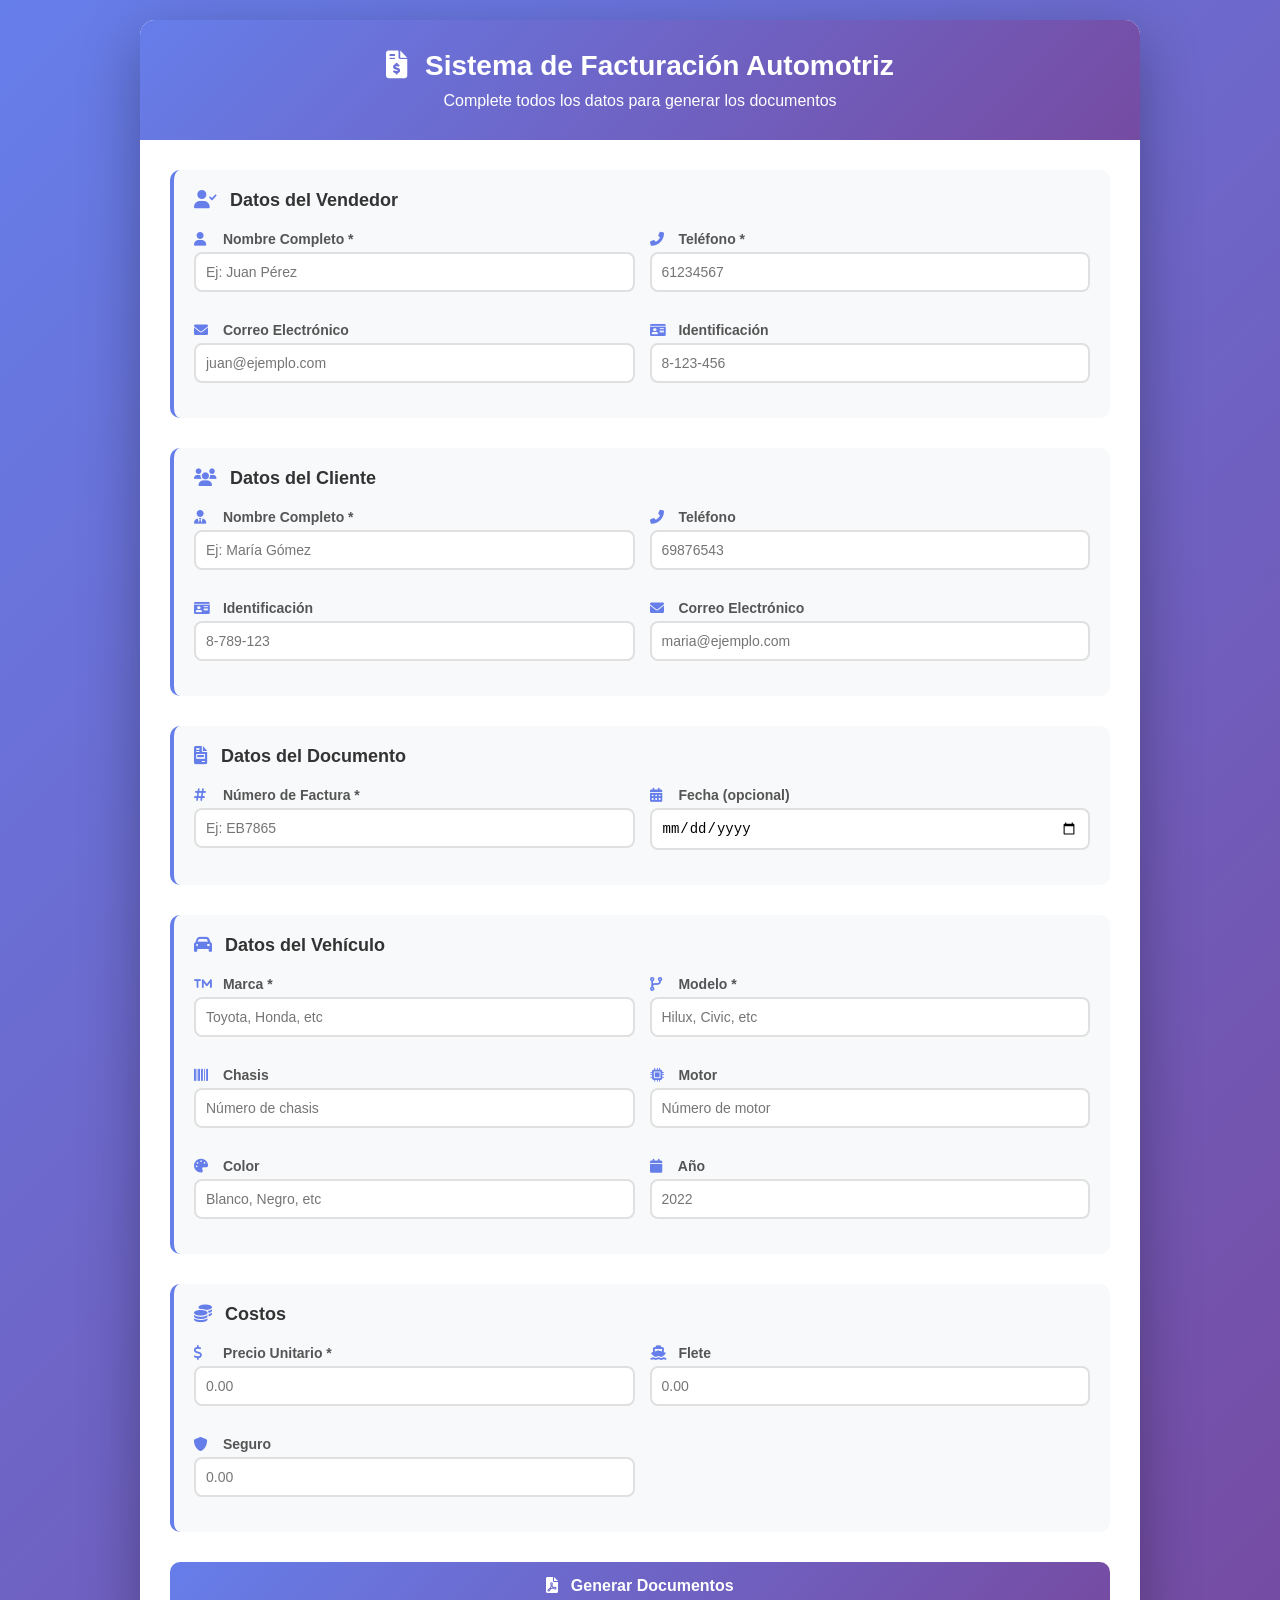
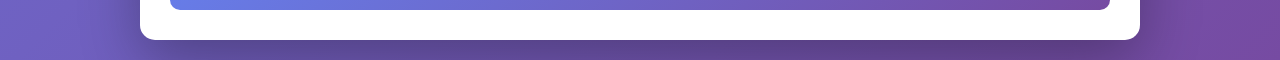
==== index.html @ 646b5d90 "version 2 ajuste en la ubicacion de los archivos" ====
<!DOCTYPE html>
<html lang="es">
<head>
  <meta charset="UTF-8" />
  <meta name="viewport" content="width=device-width, initial-scale=1.0" />
  <title>Sistema de Facturación | Vehículos</title>
  <!-- Font Awesome 6 -->
  <link rel="stylesheet" href="https://cdnjs.cloudflare.com/ajax/libs/font-awesome/6.0.0-beta3/css/all.min.css" />
  <!-- Estilos externos -->
  <link rel="stylesheet" href="styles.css" />
</head>
<body>

<div class="container">
  <div class="header">
    <h1><i class="fas fa-file-invoice-dollar"></i> Sistema de Facturación Automotriz</h1>
    <p>Complete todos los datos para generar los documentos</p>
  </div>

  <div class="form-content">
    <!-- VENDEDOR -->
    <div class="section">
      <h3><i class="fas fa-user-check"></i> Datos del Vendedor</h3>
      <div class="row">
        <div class="form-group">
          <label><i class="fas fa-user"></i> Nombre Completo *</label>
          <input type="text" id="v_nombre" placeholder="Ej: Juan Pérez" />
        </div>
        <div class="form-group">
          <label><i class="fas fa-phone-alt"></i> Teléfono *</label>
          <input type="tel" id="v_telefono" placeholder="61234567" />
        </div>
        <div class="form-group">
          <label><i class="fas fa-envelope"></i> Correo Electrónico</label>
          <input type="email" id="v_correo" placeholder="juan@ejemplo.com" />
        </div>
        <div class="form-group">
          <label><i class="fas fa-id-card"></i> Identificación</label>
          <input type="text" id="v_id" placeholder="8-123-456" />
        </div>
      </div>
    </div>

    <!-- CLIENTE -->
    <div class="section">
      <h3><i class="fas fa-users"></i> Datos del Cliente</h3>
      <div class="row">
        <div class="form-group">
          <label><i class="fas fa-user-tie"></i> Nombre Completo *</label>
          <input type="text" id="c_nombre" placeholder="Ej: María Gómez" />
        </div>
        <div class="form-group">
          <label><i class="fas fa-phone-alt"></i> Teléfono</label>
          <input type="tel" id="c_telefono" placeholder="69876543" />
        </div>
        <div class="form-group">
          <label><i class="fas fa-id-card"></i> Identificación</label>
          <input type="text" id="c_id" placeholder="8-789-123" />
        </div>
        <div class="form-group">
          <label><i class="fas fa-envelope"></i> Correo Electrónico</label>
          <input type="email" id="c_correo" placeholder="maria@ejemplo.com" />
        </div>
      </div>
    </div>

    <!-- DOCUMENTO -->
    <div class="section">
      <h3><i class="fas fa-file-invoice"></i> Datos del Documento</h3>
      <div class="row">
        <div class="form-group">
          <label><i class="fas fa-hashtag"></i> Número de Factura *</label>
          <input type="text" id="numero_factura" placeholder="Ej: EB7865" />
        </div>
        <div class="form-group">
          <label><i class="fas fa-calendar-alt"></i> Fecha (opcional)</label>
          <input type="date" id="fecha" />
        </div>
      </div>
    </div>

    <!-- VEHÍCULO -->
    <div class="section">
      <h3><i class="fas fa-car"></i> Datos del Vehículo</h3>
      <div class="row">
        <div class="form-group">
          <label><i class="fas fa-trademark"></i> Marca *</label>
          <input type="text" id="marca" placeholder="Toyota, Honda, etc" />
        </div>
        <div class="form-group">
          <label><i class="fas fa-code-branch"></i> Modelo *</label>
          <input type="text" id="modelo" placeholder="Hilux, Civic, etc" />
        </div>
        <div class="form-group">
          <label><i class="fas fa-barcode"></i> Chasis</label>
          <input type="text" id="chasis" placeholder="Número de chasis" />
        </div>
        <div class="form-group">
          <label><i class="fas fa-microchip"></i> Motor</label>
          <input type="text" id="motor" placeholder="Número de motor" />
        </div>
        <div class="form-group">
          <label><i class="fas fa-palette"></i> Color</label>
          <input type="text" id="color" placeholder="Blanco, Negro, etc" />
        </div>
        <div class="form-group">
          <label><i class="fas fa-calendar"></i> Año</label>
          <input type="text" id="anio" placeholder="2022" />
        </div>
      </div>
    </div>

    <!-- COSTOS -->
    <div class="section">
      <h3><i class="fas fa-coins"></i> Costos</h3>
      <div class="row">
        <div class="form-group">
          <label><i class="fas fa-dollar-sign"></i> Precio Unitario *</label>
          <input type="number" id="precio" placeholder="0.00" step="0.01" />
        </div>
        <div class="form-group">
          <label><i class="fas fa-ship"></i> Flete</label>
          <input type="number" id="flete" placeholder="0.00" step="0.01" />
        </div>
        <div class="form-group">
          <label><i class="fas fa-shield-alt"></i> Seguro</label>
          <input type="number" id="seguro" placeholder="0.00" step="0.01" />
        </div>
      </div>
    </div>

    <button id="btnGenerar"><i class="fas fa-file-pdf"></i> Generar Documentos</button>

    <div id="resultados" class="resultados"></div>
    <div id="error" class="error"></div>
  </div>
</div>

<!-- Script externo -->
<script src="script.js"></script>
</body>
</html>
---- styles.css ----
* {
  margin: 0;
  padding: 0;
  box-sizing: border-box;
}

body {
  font-family: 'Segoe UI', Tahoma, Geneva, Verdana, sans-serif;
  background: linear-gradient(135deg, #667eea 0%, #764ba2 100%);
  min-height: 100vh;
  padding: 20px;
}

.container {
  max-width: 1000px;
  margin: 0 auto;
  background: white;
  border-radius: 15px;
  box-shadow: 0 20px 60px rgba(0, 0, 0, 0.3);
  overflow: hidden;
}

.header {
  background: linear-gradient(135deg, #667eea 0%, #764ba2 100%);
  color: white;
  padding: 30px;
  text-align: center;
}

.header h1 {
  font-size: 28px;
  margin-bottom: 10px;
}

.header h1 i {
  margin-right: 10px;
}

.form-content {
  padding: 30px;
}

.section {
  margin-bottom: 30px;
  padding: 20px;
  background: #f8f9fa;
  border-radius: 10px;
  border-left: 4px solid #667eea;
}

.section h3 {
  color: #333;
  margin-bottom: 20px;
  font-size: 18px;
}

.section h3 i {
  color: #667eea;
  margin-right: 8px;
}

.row {
  display: grid;
  grid-template-columns: 1fr 1fr;
  gap: 15px;
}

.form-group {
  margin-bottom: 15px;
}

label {
  display: block;
  margin-bottom: 5px;
  color: #555;
  font-weight: 600;
  font-size: 14px;
}

label i {
  width: 20px;
  color: #667eea;
  margin-right: 5px;
}

input {
  width: 100%;
  padding: 10px;
  border: 2px solid #e0e0e0;
  border-radius: 8px;
  font-size: 14px;
  transition: all 0.3s;
}

input:focus {
  outline: none;
  border-color: #667eea;
  box-shadow: 0 0 5px rgba(102, 126, 234, 0.3);
}

button {
  width: 100%;
  padding: 15px;
  background: linear-gradient(135deg, #667eea 0%, #764ba2 100%);
  color: white;
  border: none;
  border-radius: 10px;
  font-size: 16px;
  font-weight: bold;
  cursor: pointer;
  transition: transform 0.2s, box-shadow 0.2s;
}

button i {
  margin-right: 8px;
}

button:hover:not(:disabled) {
  transform: translateY(-2px);
  box-shadow: 0 5px 20px rgba(102, 126, 234, 0.4);
}

button:disabled {
  opacity: 0.6;
  cursor: not-allowed;
}

.spinner {
  display: inline-block;
  width: 18px;
  height: 18px;
  border: 2px solid rgba(255, 255, 255, 0.3);
  border-radius: 50%;
  border-top-color: white;
  animation: spin 0.6s linear infinite;
  margin-right: 8px;
}

@keyframes spin {
  to {
    transform: rotate(360deg);
  }
}

.resultados {
  margin-top: 25px;
  padding: 20px;
  background: #e8f5e9;
  border-radius: 10px;
  display: none;
}

.resultados.show {
  display: block;
}

.resultados a {
  display: inline-block;
  margin: 8px 10px 8px 0;
  padding: 8px 15px;
  background: #2e7d32;
  color: white;
  text-decoration: none;
  border-radius: 5px;
  font-size: 14px;
  transition: background 0.2s;
}

.resultados a i {
  margin-right: 5px;
}

.resultados a:hover {
  background: #1b5e20;
}

.error {
  margin-top: 20px;
  padding: 15px;
  background: #ffebee;
  color: #c62828;
  border-radius: 10px;
  display: none;
}

.error.show {
  display: block;
}

.error i {
  margin-right: 8px;
}

@media (max-width: 768px) {
  .row {
    grid-template-columns: 1fr;
  }
  .form-content {
    padding: 20px;
  }
}
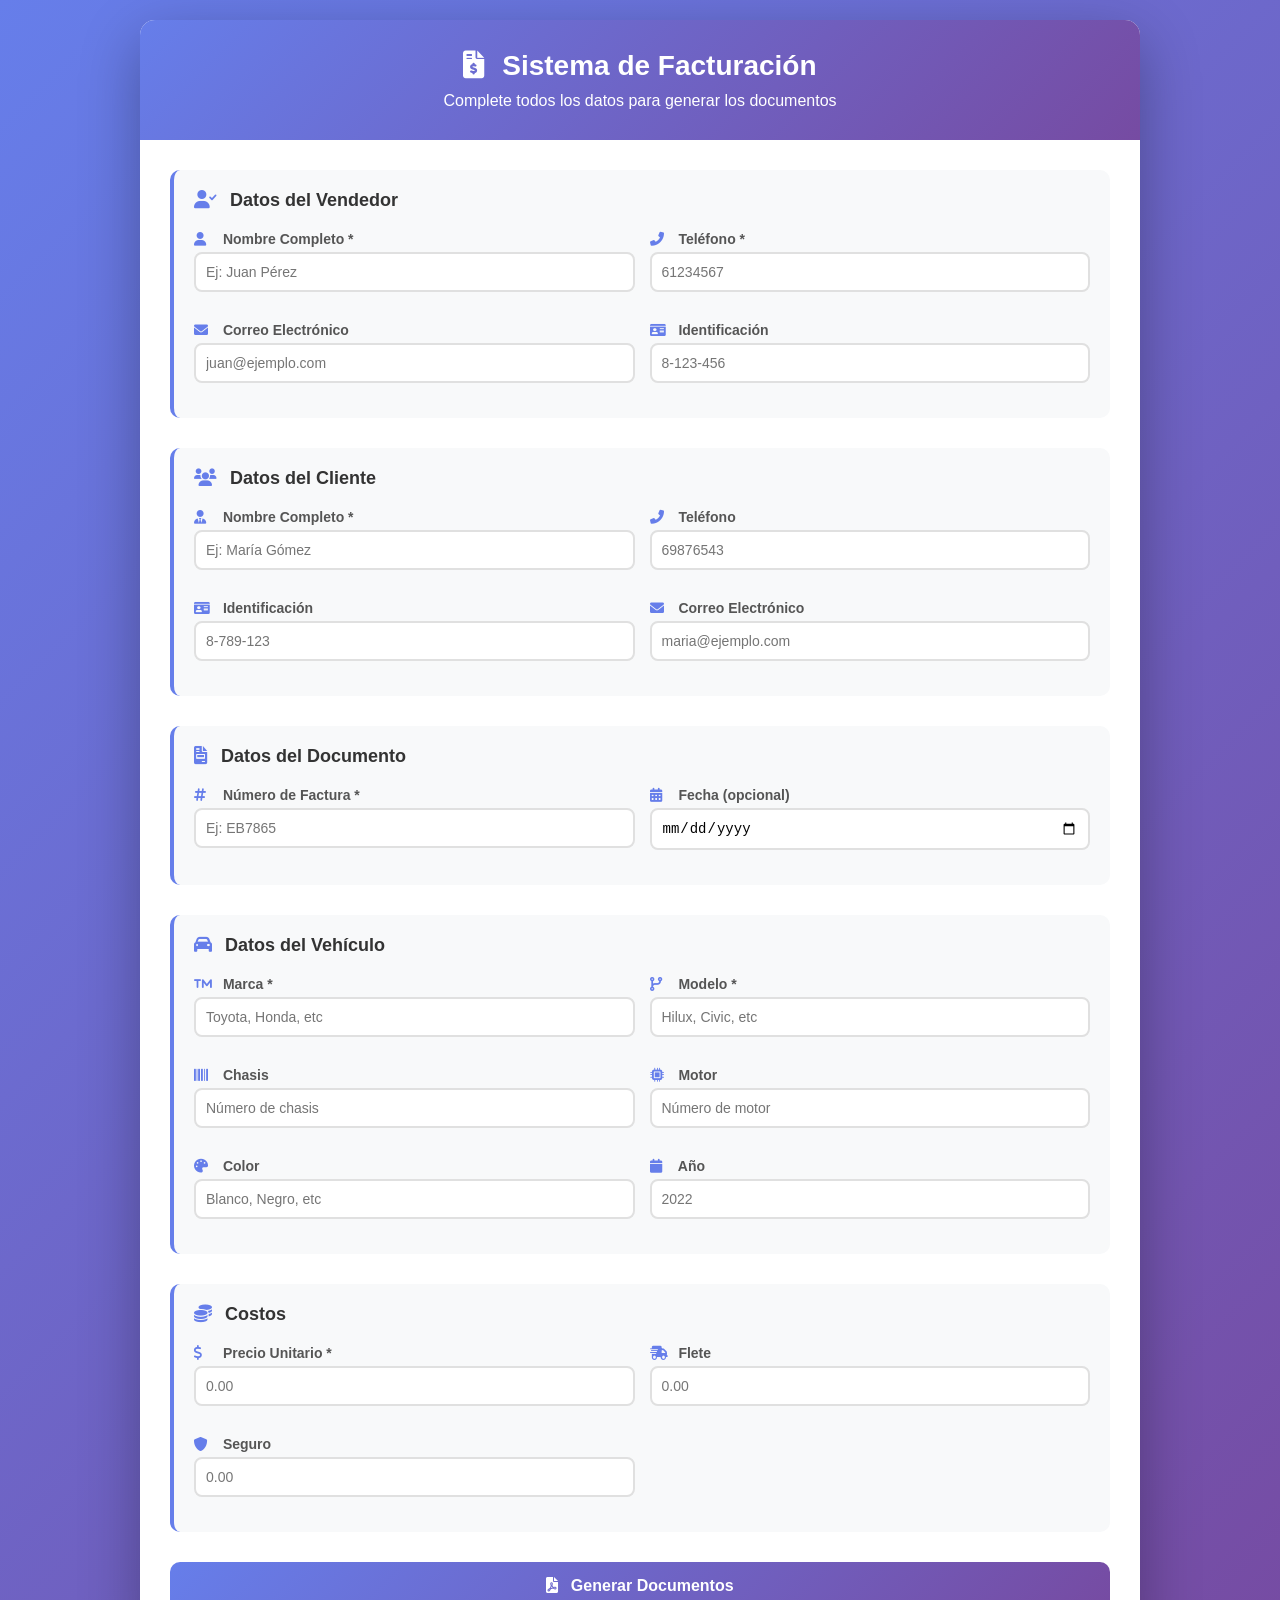
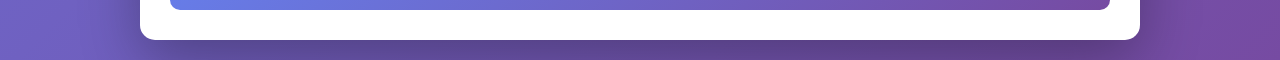
==== commit 47b07b62: "nueva conexion" ====
--- a/index.html
+++ b/index.html
@@ -13,7 +13,7 @@
 
 <div class="container">
   <div class="header">
-    <h1><i class="fas fa-file-invoice-dollar"></i> Sistema de Facturación Automotriz</h1>
+    <h1><i class="fas fa-file-invoice-dollar"></i> Sistema de Facturación</h1>
     <p>Complete todos los datos para generar los documentos</p>
   </div>
 
@@ -119,7 +119,7 @@
           <input type="number" id="precio" placeholder="0.00" step="0.01" />
         </div>
         <div class="form-group">
-          <label><i class="fas fa-ship"></i> Flete</label>
+          <label><i class="fas fa-truck-fast"></i> Flete</label>
           <input type="number" id="flete" placeholder="0.00" step="0.01" />
         </div>
         <div class="form-group">
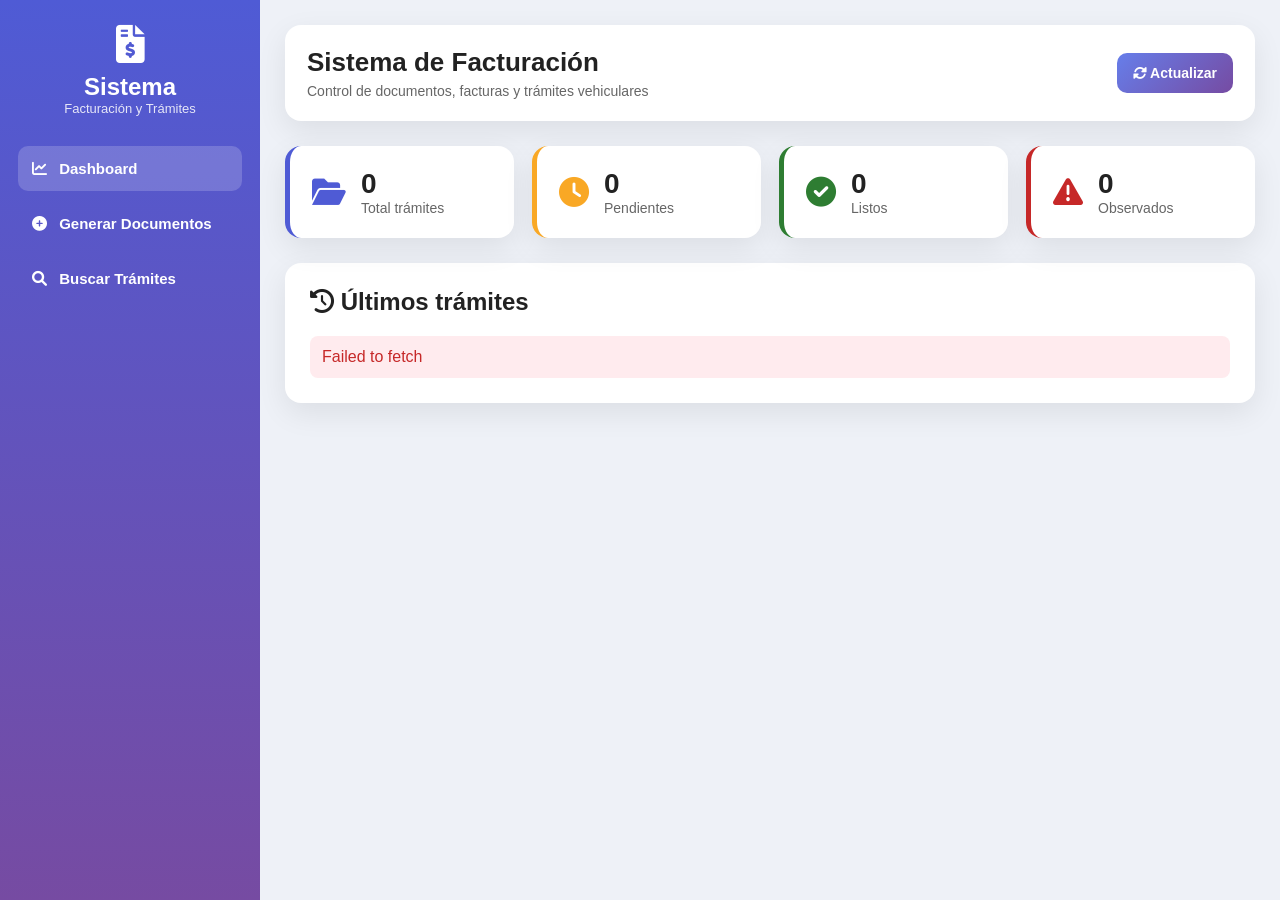
==== commit d7b8c6c3: "transformacion a un dashboard se implemento una interface tipo dashboard para la administracion de l" ====
--- a/index.html
+++ b/index.html
@@ -4,139 +4,252 @@
   <meta charset="UTF-8" />
   <meta name="viewport" content="width=device-width, initial-scale=1.0" />
   <title>Sistema de Facturación | Vehículos</title>
-  <!-- Font Awesome 6 -->
+
   <link rel="stylesheet" href="https://cdnjs.cloudflare.com/ajax/libs/font-awesome/6.0.0-beta3/css/all.min.css" />
-  <!-- Estilos externos -->
   <link rel="stylesheet" href="styles.css" />
 </head>
 <body>
 
-<div class="container">
-  <div class="header">
-    <h1><i class="fas fa-file-invoice-dollar"></i> Sistema de Facturación</h1>
-    <p>Complete todos los datos para generar los documentos</p>
-  </div>
-
-  <div class="form-content">
-    <!-- VENDEDOR -->
-    <div class="section">
-      <h3><i class="fas fa-user-check"></i> Datos del Vendedor</h3>
-      <div class="row">
-        <div class="form-group">
-          <label><i class="fas fa-user"></i> Nombre Completo *</label>
-          <input type="text" id="v_nombre" placeholder="Ej: Juan Pérez" />
-        </div>
-        <div class="form-group">
-          <label><i class="fas fa-phone-alt"></i> Teléfono *</label>
-          <input type="tel" id="v_telefono" placeholder="61234567" />
-        </div>
-        <div class="form-group">
-          <label><i class="fas fa-envelope"></i> Correo Electrónico</label>
-          <input type="email" id="v_correo" placeholder="juan@ejemplo.com" />
-        </div>
-        <div class="form-group">
-          <label><i class="fas fa-id-card"></i> Identificación</label>
-          <input type="text" id="v_id" placeholder="8-123-456" />
-        </div>
-      </div>
+<div class="app">
+
+  <aside class="sidebar">
+    <div class="brand">
+      <i class="fas fa-file-invoice-dollar"></i>
+      <h2>Sistema</h2>
+      <p>Facturación y Trámites</p>
     </div>
 
-    <!-- CLIENTE -->
-    <div class="section">
-      <h3><i class="fas fa-users"></i> Datos del Cliente</h3>
-      <div class="row">
-        <div class="form-group">
-          <label><i class="fas fa-user-tie"></i> Nombre Completo *</label>
-          <input type="text" id="c_nombre" placeholder="Ej: María Gómez" />
-        </div>
-        <div class="form-group">
-          <label><i class="fas fa-phone-alt"></i> Teléfono</label>
-          <input type="tel" id="c_telefono" placeholder="69876543" />
-        </div>
-        <div class="form-group">
-          <label><i class="fas fa-id-card"></i> Identificación</label>
-          <input type="text" id="c_id" placeholder="8-789-123" />
-        </div>
-        <div class="form-group">
-          <label><i class="fas fa-envelope"></i> Correo Electrónico</label>
-          <input type="email" id="c_correo" placeholder="maria@ejemplo.com" />
-        </div>
-      </div>
-    </div>
-
-    <!-- DOCUMENTO -->
-    <div class="section">
-      <h3><i class="fas fa-file-invoice"></i> Datos del Documento</h3>
-      <div class="row">
-        <div class="form-group">
-          <label><i class="fas fa-hashtag"></i> Número de Factura *</label>
-          <input type="text" id="numero_factura" placeholder="Ej: EB7865" />
-        </div>
-        <div class="form-group">
-          <label><i class="fas fa-calendar-alt"></i> Fecha (opcional)</label>
-          <input type="date" id="fecha" />
-        </div>
-      </div>
-    </div>
-
-    <!-- VEHÍCULO -->
-    <div class="section">
-      <h3><i class="fas fa-car"></i> Datos del Vehículo</h3>
-      <div class="row">
-        <div class="form-group">
-          <label><i class="fas fa-trademark"></i> Marca *</label>
-          <input type="text" id="marca" placeholder="Toyota, Honda, etc" />
-        </div>
-        <div class="form-group">
-          <label><i class="fas fa-code-branch"></i> Modelo *</label>
-          <input type="text" id="modelo" placeholder="Hilux, Civic, etc" />
-        </div>
-        <div class="form-group">
-          <label><i class="fas fa-barcode"></i> Chasis</label>
-          <input type="text" id="chasis" placeholder="Número de chasis" />
-        </div>
-        <div class="form-group">
-          <label><i class="fas fa-microchip"></i> Motor</label>
-          <input type="text" id="motor" placeholder="Número de motor" />
-        </div>
-        <div class="form-group">
-          <label><i class="fas fa-palette"></i> Color</label>
-          <input type="text" id="color" placeholder="Blanco, Negro, etc" />
-        </div>
-        <div class="form-group">
-          <label><i class="fas fa-calendar"></i> Año</label>
-          <input type="text" id="anio" placeholder="2022" />
-        </div>
-      </div>
-    </div>
-
-    <!-- COSTOS -->
-    <div class="section">
-      <h3><i class="fas fa-coins"></i> Costos</h3>
-      <div class="row">
-        <div class="form-group">
-          <label><i class="fas fa-dollar-sign"></i> Precio Unitario *</label>
-          <input type="number" id="precio" placeholder="0.00" step="0.01" />
-        </div>
-        <div class="form-group">
-          <label><i class="fas fa-truck-fast"></i> Flete</label>
-          <input type="number" id="flete" placeholder="0.00" step="0.01" />
-        </div>
-        <div class="form-group">
-          <label><i class="fas fa-shield-alt"></i> Seguro</label>
-          <input type="number" id="seguro" placeholder="0.00" step="0.01" />
-        </div>
-      </div>
-    </div>
-
-    <button id="btnGenerar"><i class="fas fa-file-pdf"></i> Generar Documentos</button>
-
-    <div id="resultados" class="resultados"></div>
-    <div id="error" class="error"></div>
-  </div>
+    <button class="nav-btn active" data-section="dashboard">
+      <i class="fas fa-chart-line"></i> Dashboard
+    </button>
+
+    <button class="nav-btn" data-section="generar">
+      <i class="fas fa-plus-circle"></i> Generar Documentos
+    </button>
+
+    <button class="nav-btn" data-section="buscar">
+      <i class="fas fa-search"></i> Buscar Trámites
+    </button>
+  </aside>
+
+  <main class="main">
+
+    <header class="topbar">
+      <div>
+        <h1>Sistema de Facturación</h1>
+        <p>Control de documentos, facturas y trámites vehiculares</p>
+      </div>
+
+      <button id="btnActualizarDashboard" class="btn-small">
+        <i class="fas fa-sync-alt"></i> Actualizar
+      </button>
+    </header>
+
+    <!-- DASHBOARD -->
+    <section id="section-dashboard" class="page-section active">
+      <div class="cards">
+        <div class="card">
+          <i class="fas fa-folder-open"></i>
+          <div>
+            <h3 id="dashTotal">0</h3>
+            <p>Total trámites</p>
+          </div>
+        </div>
+
+        <div class="card warning">
+          <i class="fas fa-clock"></i>
+          <div>
+            <h3 id="dashPendientes">0</h3>
+            <p>Pendientes</p>
+          </div>
+        </div>
+
+        <div class="card success">
+          <i class="fas fa-check-circle"></i>
+          <div>
+            <h3 id="dashListos">0</h3>
+            <p>Listos</p>
+          </div>
+        </div>
+
+        <div class="card danger">
+          <i class="fas fa-exclamation-triangle"></i>
+          <div>
+            <h3 id="dashObservados">0</h3>
+            <p>Observados</p>
+          </div>
+        </div>
+      </div>
+
+      <div class="panel">
+        <h2><i class="fas fa-history"></i> Últimos trámites</h2>
+        <div id="ultimosTramites" class="tramites-list">
+          <p class="muted">Cargando información...</p>
+        </div>
+      </div>
+    </section>
+
+    <!-- GENERAR DOCUMENTOS -->
+    <section id="section-generar" class="page-section">
+      <div class="panel">
+        <h2><i class="fas fa-file-pdf"></i> Generar documentos</h2>
+        <p class="muted">Complete todos los datos para generar FAC, CP y MF.</p>
+
+        <div class="form-content">
+
+          <!-- VENDEDOR -->
+          <div class="section">
+            <h3><i class="fas fa-user-check"></i> Datos del Vendedor</h3>
+            <div class="row">
+              <div class="form-group">
+                <label><i class="fas fa-user"></i> Nombre Completo *</label>
+                <input type="text" id="v_nombre" placeholder="Ej: Juan Pérez" />
+              </div>
+              <div class="form-group">
+                <label><i class="fas fa-phone-alt"></i> Teléfono *</label>
+                <input type="tel" id="v_telefono" placeholder="61234567" />
+              </div>
+              <div class="form-group">
+                <label><i class="fas fa-envelope"></i> Correo Electrónico</label>
+                <input type="email" id="v_correo" placeholder="juan@ejemplo.com" />
+              </div>
+              <div class="form-group">
+                <label><i class="fas fa-id-card"></i> Identificación</label>
+                <input type="text" id="v_id" placeholder="8-123-456" />
+              </div>
+            </div>
+          </div>
+
+          <!-- CLIENTE -->
+          <div class="section">
+            <h3><i class="fas fa-users"></i> Datos del Cliente</h3>
+            <div class="row">
+              <div class="form-group">
+                <label><i class="fas fa-user-tie"></i> Nombre Completo *</label>
+                <input type="text" id="c_nombre" placeholder="Ej: María Gómez" />
+              </div>
+              <div class="form-group">
+                <label><i class="fas fa-phone-alt"></i> Teléfono</label>
+                <input type="tel" id="c_telefono" placeholder="69876543" />
+              </div>
+              <div class="form-group">
+                <label><i class="fas fa-id-card"></i> Identificación</label>
+                <input type="text" id="c_id" placeholder="8-789-123" />
+              </div>
+              <div class="form-group">
+                <label><i class="fas fa-envelope"></i> Correo Electrónico</label>
+                <input type="email" id="c_correo" placeholder="maria@ejemplo.com" />
+              </div>
+            </div>
+          </div>
+
+          <!-- DOCUMENTO -->
+          <div class="section">
+            <h3><i class="fas fa-file-invoice"></i> Datos del Documento</h3>
+            <div class="row">
+              <div class="form-group">
+                <label><i class="fas fa-hashtag"></i> Número de Factura *</label>
+                <input type="text" id="numero_factura" placeholder="Ej: EB7865" />
+              </div>
+              <div class="form-group">
+                <label><i class="fas fa-calendar-alt"></i> Fecha opcional</label>
+                <input type="date" id="fecha" />
+              </div>
+            </div>
+          </div>
+
+          <!-- VEHÍCULO -->
+          <div class="section">
+            <h3><i class="fas fa-car"></i> Datos del Vehículo</h3>
+            <div class="row">
+              <div class="form-group">
+                <label><i class="fas fa-trademark"></i> Marca *</label>
+                <input type="text" id="marca" placeholder="Toyota, Honda, etc" />
+              </div>
+              <div class="form-group">
+                <label><i class="fas fa-code-branch"></i> Modelo *</label>
+                <input type="text" id="modelo" placeholder="Hilux, Civic, etc" />
+              </div>
+              <div class="form-group">
+                <label><i class="fas fa-barcode"></i> Chasis</label>
+                <input type="text" id="chasis" placeholder="Número de chasis" />
+              </div>
+              <div class="form-group">
+                <label><i class="fas fa-microchip"></i> Motor</label>
+                <input type="text" id="motor" placeholder="Número de motor" />
+              </div>
+              <div class="form-group">
+                <label><i class="fas fa-palette"></i> Color</label>
+                <input type="text" id="color" placeholder="Blanco, Negro, etc" />
+              </div>
+              <div class="form-group">
+                <label><i class="fas fa-calendar"></i> Año</label>
+                <input type="text" id="anio" placeholder="2022" />
+              </div>
+            </div>
+          </div>
+
+          <!-- COSTOS -->
+          <div class="section">
+            <h3><i class="fas fa-coins"></i> Costos</h3>
+            <div class="row">
+              <div class="form-group">
+                <label><i class="fas fa-dollar-sign"></i> Precio Unitario *</label>
+                <input type="number" id="precio" placeholder="0.00" step="0.01" />
+              </div>
+              <div class="form-group">
+                <label><i class="fas fa-truck-fast"></i> Flete</label>
+                <input type="number" id="flete" placeholder="0.00" step="0.01" />
+              </div>
+              <div class="form-group">
+                <label><i class="fas fa-shield-alt"></i> Seguro</label>
+                <input type="number" id="seguro" placeholder="0.00" step="0.01" />
+              </div>
+            </div>
+          </div>
+
+          <button id="btnGenerar">
+            <i class="fas fa-file-pdf"></i> Generar Documentos
+          </button>
+
+          <div id="resultados" class="resultados"></div>
+          <div id="error" class="error"></div>
+
+        </div>
+      </div>
+    </section>
+
+    <!-- BUSCAR -->
+    <section id="section-buscar" class="page-section">
+      <div class="panel">
+        <h2><i class="fas fa-search"></i> Buscar trámites</h2>
+        <p class="muted">Busque por factura, cliente, vendedor, marca, modelo o chasis.</p>
+
+        <div class="search-box">
+          <input type="text" id="inputBusqueda" placeholder="Ej: EB7865, María, Toyota, Hilux..." />
+          <button id="btnBuscar" class="btn-search">
+            <i class="fas fa-search"></i> Buscar
+          </button>
+        </div>
+
+        <div id="resultadosBusqueda" class="tramites-list"></div>
+      </div>
+    </section>
+
+    <!-- DETALLE -->
+    <section id="section-detalle" class="page-section">
+      <div class="panel">
+        <button id="btnVolverBusqueda" class="btn-small">
+          <i class="fas fa-arrow-left"></i> Volver
+        </button>
+
+        <div id="detalleTramite"></div>
+      </div>
+    </section>
+
+  </main>
 </div>
 
-<!-- Script externo -->
 <script src="script.js"></script>
 </body>
 </html>
--- a/styles.css
+++ b/styles.css
@@ -5,52 +5,188 @@
 }
 
 body {
-  font-family: 'Segoe UI', Tahoma, Geneva, Verdana, sans-serif;
-  background: linear-gradient(135deg, #667eea 0%, #764ba2 100%);
+  font-family: "Segoe UI", Tahoma, Geneva, Verdana, sans-serif;
+  background: #eef1f7;
   min-height: 100vh;
-  padding: 20px;
-}
-
-.container {
-  max-width: 1000px;
-  margin: 0 auto;
+  color: #222;
+}
+
+.app {
+  display: flex;
+  min-height: 100vh;
+}
+
+.sidebar {
+  width: 260px;
+  background: linear-gradient(180deg, #4f5bd5 0%, #764ba2 100%);
+  color: white;
+  padding: 25px 18px;
+  position: fixed;
+  left: 0;
+  top: 0;
+  bottom: 0;
+}
+
+.brand {
+  margin-bottom: 30px;
+  text-align: center;
+}
+
+.brand i {
+  font-size: 38px;
+  margin-bottom: 10px;
+}
+
+.brand h2 {
+  font-size: 24px;
+}
+
+.brand p {
+  font-size: 13px;
+  opacity: 0.85;
+}
+
+.nav-btn {
+  width: 100%;
+  padding: 14px;
+  margin-bottom: 10px;
+  background: transparent;
+  border: none;
+  color: white;
+  text-align: left;
+  border-radius: 10px;
+  cursor: pointer;
+  font-size: 15px;
+  transition: background 0.2s;
+}
+
+.nav-btn i {
+  margin-right: 8px;
+}
+
+.nav-btn:hover,
+.nav-btn.active {
+  background: rgba(255, 255, 255, 0.18);
+}
+
+.main {
+  flex: 1;
+  margin-left: 260px;
+  padding: 25px;
+}
+
+.topbar {
   background: white;
-  border-radius: 15px;
-  box-shadow: 0 20px 60px rgba(0, 0, 0, 0.3);
-  overflow: hidden;
-}
-
-.header {
-  background: linear-gradient(135deg, #667eea 0%, #764ba2 100%);
-  color: white;
-  padding: 30px;
-  text-align: center;
-}
-
-.header h1 {
+  border-radius: 16px;
+  padding: 22px;
+  margin-bottom: 25px;
+  box-shadow: 0 10px 30px rgba(0,0,0,0.08);
+  display: flex;
+  justify-content: space-between;
+  align-items: center;
+}
+
+.topbar h1 {
+  font-size: 26px;
+  margin-bottom: 5px;
+}
+
+.topbar p,
+.muted {
+  color: #666;
+  font-size: 14px;
+}
+
+.page-section {
+  display: none;
+}
+
+.page-section.active {
+  display: block;
+}
+
+.cards {
+  display: grid;
+  grid-template-columns: repeat(4, 1fr);
+  gap: 18px;
+  margin-bottom: 25px;
+}
+
+.card {
+  background: white;
+  padding: 22px;
+  border-radius: 16px;
+  box-shadow: 0 10px 30px rgba(0,0,0,0.08);
+  display: flex;
+  align-items: center;
+  gap: 15px;
+  border-left: 5px solid #4f5bd5;
+}
+
+.card i {
+  font-size: 30px;
+  color: #4f5bd5;
+}
+
+.card h3 {
   font-size: 28px;
-  margin-bottom: 10px;
-}
-
-.header h1 i {
-  margin-right: 10px;
+}
+
+.card p {
+  color: #666;
+  font-size: 14px;
+}
+
+.card.warning {
+  border-left-color: #f9a825;
+}
+
+.card.warning i {
+  color: #f9a825;
+}
+
+.card.success {
+  border-left-color: #2e7d32;
+}
+
+.card.success i {
+  color: #2e7d32;
+}
+
+.card.danger {
+  border-left-color: #c62828;
+}
+
+.card.danger i {
+  color: #c62828;
+}
+
+.panel {
+  background: white;
+  border-radius: 16px;
+  padding: 25px;
+  box-shadow: 0 10px 30px rgba(0,0,0,0.08);
+  margin-bottom: 25px;
+}
+
+.panel h2 {
+  margin-bottom: 8px;
 }
 
 .form-content {
-  padding: 30px;
+  margin-top: 20px;
 }
 
 .section {
-  margin-bottom: 30px;
+  margin-bottom: 25px;
   padding: 20px;
   background: #f8f9fa;
-  border-radius: 10px;
+  border-radius: 12px;
   border-left: 4px solid #667eea;
 }
 
 .section h3 {
-  color: #333;
-  margin-bottom: 20px;
+  margin-bottom: 18px;
   font-size: 18px;
 }
 
@@ -71,8 +207,8 @@
 
 label {
   display: block;
-  margin-bottom: 5px;
-  color: #555;
+  margin-bottom: 6px;
+  color: #444;
   font-weight: 600;
   font-size: 14px;
 }
@@ -83,46 +219,242 @@
   margin-right: 5px;
 }
 
-input {
+input,
+select {
   width: 100%;
-  padding: 10px;
+  padding: 11px;
   border: 2px solid #e0e0e0;
-  border-radius: 8px;
+  border-radius: 9px;
   font-size: 14px;
   transition: all 0.3s;
-}
-
-input:focus {
+  background: white;
+}
+
+input:focus,
+select:focus {
   outline: none;
   border-color: #667eea;
   box-shadow: 0 0 5px rgba(102, 126, 234, 0.3);
 }
 
-button {
-  width: 100%;
-  padding: 15px;
+button,
+.btn-small,
+.btn-search {
+  padding: 12px 16px;
   background: linear-gradient(135deg, #667eea 0%, #764ba2 100%);
   color: white;
   border: none;
   border-radius: 10px;
-  font-size: 16px;
   font-weight: bold;
   cursor: pointer;
   transition: transform 0.2s, box-shadow 0.2s;
 }
 
-button i {
-  margin-right: 8px;
-}
-
-button:hover:not(:disabled) {
+#btnGenerar {
+  width: 100%;
+  padding: 15px;
+  font-size: 16px;
+}
+
+button:hover:not(:disabled),
+.btn-small:hover,
+.btn-search:hover {
   transform: translateY(-2px);
-  box-shadow: 0 5px 20px rgba(102, 126, 234, 0.4);
+  box-shadow: 0 5px 20px rgba(102, 126, 234, 0.35);
 }
 
 button:disabled {
   opacity: 0.6;
   cursor: not-allowed;
+}
+
+.btn-small {
+  width: auto;
+  font-size: 14px;
+}
+
+.search-box {
+  margin-top: 20px;
+  display: flex;
+  gap: 10px;
+}
+
+.search-box input {
+  flex: 1;
+}
+
+.tramites-list {
+  margin-top: 20px;
+}
+
+.tramite-card {
+  border: 1px solid #e7e7e7;
+  border-radius: 12px;
+  padding: 18px;
+  margin-bottom: 14px;
+  background: #fbfbfd;
+}
+
+.tramite-main {
+  display: flex;
+  justify-content: space-between;
+  gap: 20px;
+}
+
+.tramite-main h3 {
+  font-size: 20px;
+  margin-bottom: 5px;
+}
+
+.tramite-main p {
+  margin: 3px 0;
+  color: #555;
+  font-size: 14px;
+}
+
+.badge {
+  display: inline-block;
+  padding: 8px 12px;
+  border-radius: 999px;
+  font-size: 12px;
+  font-weight: bold;
+  height: fit-content;
+}
+
+.badge.warning {
+  background: #fff8e1;
+  color: #f57f17;
+}
+
+.badge.success {
+  background: #e8f5e9;
+  color: #2e7d32;
+}
+
+.badge.danger {
+  background: #ffebee;
+  color: #c62828;
+}
+
+.tramite-actions,
+.link-group {
+  margin-top: 14px;
+  display: flex;
+  flex-wrap: wrap;
+  gap: 8px;
+}
+
+.tramite-actions a,
+.tramite-actions button,
+.link-group a {
+  display: inline-block;
+  padding: 8px 12px;
+  background: #2e7d32;
+  color: white;
+  text-decoration: none;
+  border-radius: 8px;
+  border: none;
+  font-size: 13px;
+  cursor: pointer;
+}
+
+.tramite-actions button {
+  background: #4f5bd5;
+}
+
+.detalle-header {
+  display: flex;
+  justify-content: space-between;
+  gap: 15px;
+  margin-bottom: 15px;
+}
+
+.detalle-header h2 {
+  margin-bottom: 8px;
+}
+
+hr {
+  border: none;
+  border-top: 1px solid #eee;
+  margin: 22px 0;
+}
+
+.docs-list {
+  margin-top: 15px;
+}
+
+.doc-item {
+  display: flex;
+  justify-content: space-between;
+  gap: 15px;
+  padding: 15px;
+  border: 1px solid #ececec;
+  border-radius: 10px;
+  margin-bottom: 10px;
+  background: #fafafa;
+}
+
+.doc-item h4 {
+  margin-bottom: 5px;
+}
+
+.doc-item p {
+  color: #666;
+  font-size: 13px;
+}
+
+.doc-actions {
+  min-width: 230px;
+  display: flex;
+  gap: 8px;
+  align-items: center;
+}
+
+.doc-actions select {
+  width: 130px;
+}
+
+.doc-actions button {
+  padding: 10px 12px;
+}
+
+.add-doc {
+  margin-top: 25px;
+  padding: 18px;
+  background: #f8f9fa;
+  border-radius: 12px;
+}
+
+.resultados {
+  margin-top: 25px;
+  padding: 20px;
+  background: #e8f5e9;
+  border-radius: 10px;
+  display: none;
+}
+
+.resultados.show {
+  display: block;
+}
+
+.error {
+  margin-top: 20px;
+  padding: 15px;
+  background: #ffebee;
+  color: #c62828;
+  border-radius: 10px;
+  display: none;
+}
+
+.error.show {
+  display: block;
+}
+
+.error-inline {
+  color: #c62828;
+  background: #ffebee;
+  padding: 12px;
+  border-radius: 8px;
 }
 
 .spinner {
@@ -142,60 +474,70 @@
   }
 }
 
-.resultados {
-  margin-top: 25px;
-  padding: 20px;
-  background: #e8f5e9;
-  border-radius: 10px;
-  display: none;
-}
-
-.resultados.show {
-  display: block;
-}
-
-.resultados a {
-  display: inline-block;
-  margin: 8px 10px 8px 0;
-  padding: 8px 15px;
-  background: #2e7d32;
-  color: white;
-  text-decoration: none;
-  border-radius: 5px;
-  font-size: 14px;
-  transition: background 0.2s;
-}
-
-.resultados a i {
-  margin-right: 5px;
-}
-
-.resultados a:hover {
-  background: #1b5e20;
-}
-
-.error {
-  margin-top: 20px;
-  padding: 15px;
-  background: #ffebee;
-  color: #c62828;
-  border-radius: 10px;
-  display: none;
-}
-
-.error.show {
-  display: block;
-}
-
-.error i {
-  margin-right: 8px;
+@media (max-width: 1000px) {
+  .cards {
+    grid-template-columns: 1fr 1fr;
+  }
+
+  .sidebar {
+    width: 220px;
+  }
+
+  .main {
+    margin-left: 220px;
+  }
 }
 
 @media (max-width: 768px) {
+  .app {
+    display: block;
+  }
+
+  .sidebar {
+    position: static;
+    width: 100%;
+    min-height: auto;
+  }
+
+  .main {
+    margin-left: 0;
+    padding: 15px;
+  }
+
+  .topbar {
+    display: block;
+  }
+
+  .topbar .btn-small {
+    margin-top: 15px;
+  }
+
+  .cards {
+    grid-template-columns: 1fr;
+  }
+
   .row {
     grid-template-columns: 1fr;
   }
-  .form-content {
-    padding: 20px;
+
+  .search-box {
+    flex-direction: column;
+  }
+
+  .tramite-main,
+  .detalle-header,
+  .doc-item {
+    flex-direction: column;
+  }
+
+  .doc-actions {
+    min-width: auto;
+    width: 100%;
+    flex-direction: column;
+    align-items: stretch;
+  }
+
+  .doc-actions select {
+    width: 100%;
   }
 }
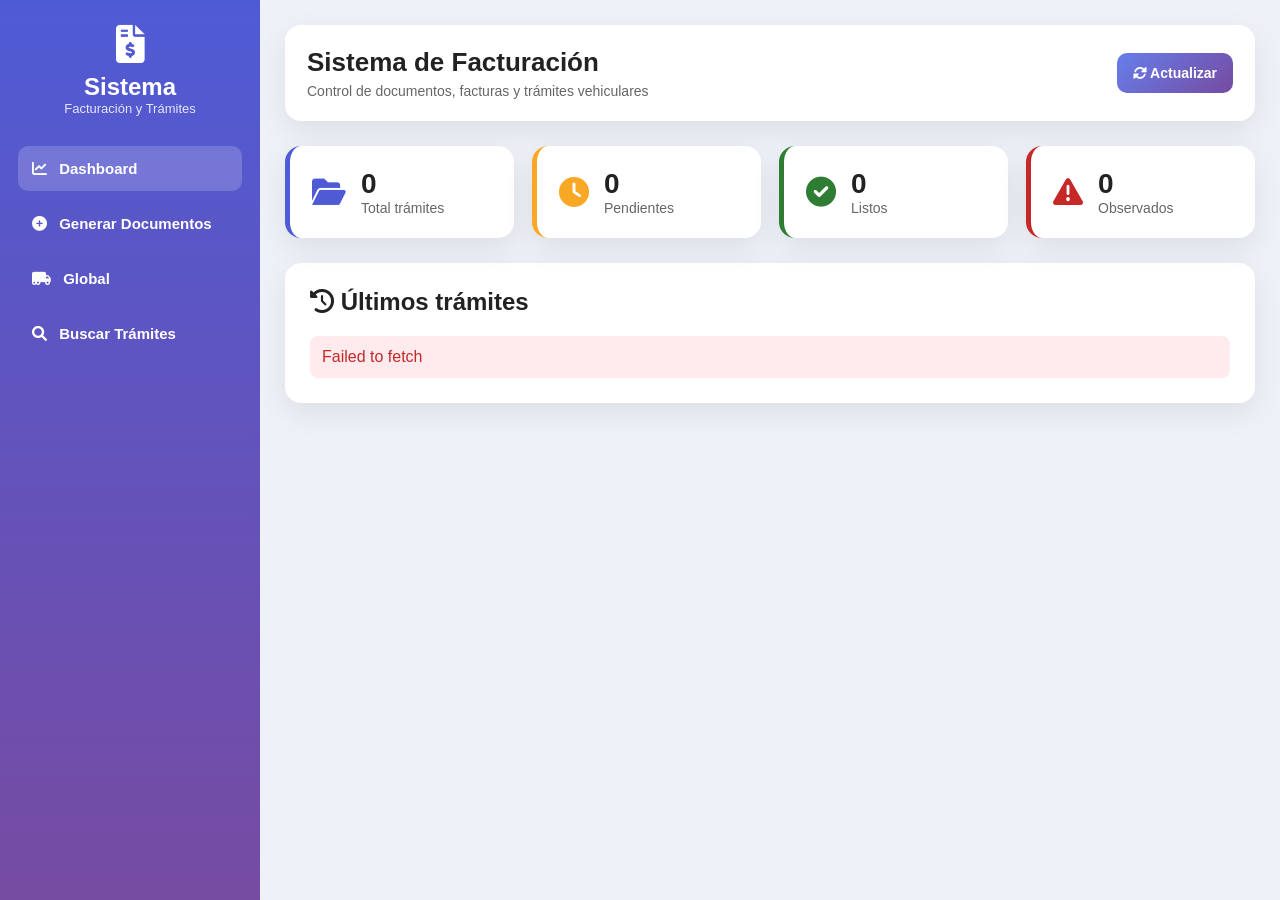
==== commit cbbd2854: "MENU GLOBAL" ====
--- a/index.html
+++ b/index.html
@@ -27,6 +27,10 @@
       <i class="fas fa-plus-circle"></i> Generar Documentos
     </button>
 
+    <button class="nav-btn" data-section="global">
+      <i class="fas fa-truck-moving"></i> Global
+    </button>
+
     <button class="nav-btn" data-section="buscar">
       <i class="fas fa-search"></i> Buscar Trámites
     </button>
@@ -45,7 +49,6 @@
       </button>
     </header>
 
-    <!-- DASHBOARD -->
     <section id="section-dashboard" class="page-section active">
       <div class="cards">
         <div class="card">
@@ -89,7 +92,6 @@
       </div>
     </section>
 
-    <!-- GENERAR DOCUMENTOS -->
     <section id="section-generar" class="page-section">
       <div class="panel">
         <h2><i class="fas fa-file-pdf"></i> Generar documentos</h2>
@@ -97,7 +99,6 @@
 
         <div class="form-content">
 
-          <!-- VENDEDOR -->
           <div class="section">
             <h3><i class="fas fa-user-check"></i> Datos del Vendedor</h3>
             <div class="row">
@@ -120,7 +121,6 @@
             </div>
           </div>
 
-          <!-- CLIENTE -->
           <div class="section">
             <h3><i class="fas fa-users"></i> Datos del Cliente</h3>
             <div class="row">
@@ -143,13 +143,12 @@
             </div>
           </div>
 
-          <!-- DOCUMENTO -->
           <div class="section">
             <h3><i class="fas fa-file-invoice"></i> Datos del Documento</h3>
             <div class="row">
               <div class="form-group">
                 <label><i class="fas fa-hashtag"></i> Número de Factura *</label>
-                <input type="text" id="numero_factura" placeholder="Ej: EB7865" />
+                <input type="text" id="numero_factura" placeholder="Ej: 000111" />
               </div>
               <div class="form-group">
                 <label><i class="fas fa-calendar-alt"></i> Fecha opcional</label>
@@ -158,7 +157,6 @@
             </div>
           </div>
 
-          <!-- VEHÍCULO -->
           <div class="section">
             <h3><i class="fas fa-car"></i> Datos del Vehículo</h3>
             <div class="row">
@@ -189,7 +187,6 @@
             </div>
           </div>
 
-          <!-- COSTOS -->
           <div class="section">
             <h3><i class="fas fa-coins"></i> Costos</h3>
             <div class="row">
@@ -219,14 +216,275 @@
       </div>
     </section>
 
-    <!-- BUSCAR -->
+    <section id="section-global" class="page-section">
+      <div class="panel">
+        <h2><i class="fas fa-truck-moving"></i> Manifiesto de Carga Global</h2>
+        <p class="muted">
+          El sistema buscará cada factura en el historial. Si no existe, despliega los datos manuales del auto correspondiente.
+        </p>
+
+        <div class="form-content">
+
+          <div class="section">
+            <h3><i class="fas fa-car-side"></i> Cantidad de autos</h3>
+
+            <div class="row">
+              <div class="form-group">
+                <label><i class="fas fa-list-ol"></i> Autos en la grúa *</label>
+                <select id="global_cantidad">
+                  <option value="1">1 auto</option>
+                  <option value="2">2 autos</option>
+                  <option value="3">3 autos</option>
+                </select>
+              </div>
+            </div>
+          </div>
+
+          <div class="section">
+            <h3><i class="fas fa-file-invoice"></i> Facturas de los autos</h3>
+
+            <div class="row">
+              <div class="form-group" id="grupo_global_fac1">
+                <label><i class="fas fa-hashtag"></i> Factura auto 1 *</label>
+                <input type="text" id="global_fac1" placeholder="Ej: 000111" />
+              </div>
+
+              <div class="form-group" id="grupo_global_fac2">
+                <label><i class="fas fa-hashtag"></i> Factura auto 2 *</label>
+                <input type="text" id="global_fac2" placeholder="Ej: 000222" />
+              </div>
+
+              <div class="form-group" id="grupo_global_fac3">
+                <label><i class="fas fa-hashtag"></i> Factura auto 3 *</label>
+                <input type="text" id="global_fac3" placeholder="Ej: 000333" />
+              </div>
+            </div>
+
+            <p class="muted">
+              Nombre generado: <strong id="global_nombre_preview">GLOBAL</strong>
+            </p>
+          </div>
+
+          <div class="manual-global-box" id="manual_auto1">
+            <button type="button" class="btn-small" onclick="toggleManualGlobal(1)">
+              <i class="fas fa-pen"></i> Datos manuales auto 1
+            </button>
+
+            <div class="manual-content hidden" id="manual_content_1">
+              <h4>Datos manuales auto 1</h4>
+
+              <div class="row">
+                <div class="form-group">
+                  <label>Vendedor</label>
+                  <input type="text" id="manual1_vendedor" placeholder="Nombre del vendedor" />
+                </div>
+
+                <div class="form-group">
+                  <label>Factura</label>
+                  <input type="text" id="manual1_factura" placeholder="Ej: 000111" />
+                </div>
+
+                <div class="form-group">
+                  <label>Cliente</label>
+                  <input type="text" id="manual1_cliente" placeholder="Nombre del cliente" />
+                </div>
+
+                <div class="form-group">
+                  <label>Marca</label>
+                  <input type="text" id="manual1_marca" placeholder="Toyota, Honda, etc." />
+                </div>
+
+                <div class="form-group">
+                  <label>Modelo</label>
+                  <input type="text" id="manual1_modelo" placeholder="Hilux, Civic, etc." />
+                </div>
+
+                <div class="form-group">
+                  <label>Chasis</label>
+                  <input type="text" id="manual1_chasis" placeholder="Número de chasis" />
+                </div>
+
+                <div class="form-group">
+                  <label>Motor</label>
+                  <input type="text" id="manual1_motor" placeholder="Número de motor" />
+                </div>
+
+                <div class="form-group">
+                  <label>Año</label>
+                  <input type="text" id="manual1_anio" placeholder="2022" />
+                </div>
+
+                <div class="form-group">
+                  <label>Color</label>
+                  <input type="text" id="manual1_color" placeholder="Blanco, Negro, etc." />
+                </div>
+              </div>
+            </div>
+          </div>
+
+          <div class="manual-global-box" id="manual_auto2">
+            <button type="button" class="btn-small" onclick="toggleManualGlobal(2)">
+              <i class="fas fa-pen"></i> Datos manuales auto 2
+            </button>
+
+            <div class="manual-content hidden" id="manual_content_2">
+              <h4>Datos manuales auto 2</h4>
+
+              <div class="row">
+                <div class="form-group">
+                  <label>Vendedor</label>
+                  <input type="text" id="manual2_vendedor" placeholder="Nombre del vendedor" />
+                </div>
+
+                <div class="form-group">
+                  <label>Factura</label>
+                  <input type="text" id="manual2_factura" placeholder="Ej: 000222" />
+                </div>
+
+                <div class="form-group">
+                  <label>Cliente</label>
+                  <input type="text" id="manual2_cliente" placeholder="Nombre del cliente" />
+                </div>
+
+                <div class="form-group">
+                  <label>Marca</label>
+                  <input type="text" id="manual2_marca" placeholder="Toyota, Honda, etc." />
+                </div>
+
+                <div class="form-group">
+                  <label>Modelo</label>
+                  <input type="text" id="manual2_modelo" placeholder="Hilux, Civic, etc." />
+                </div>
+
+                <div class="form-group">
+                  <label>Chasis</label>
+                  <input type="text" id="manual2_chasis" placeholder="Número de chasis" />
+                </div>
+
+                <div class="form-group">
+                  <label>Motor</label>
+                  <input type="text" id="manual2_motor" placeholder="Número de motor" />
+                </div>
+
+                <div class="form-group">
+                  <label>Año</label>
+                  <input type="text" id="manual2_anio" placeholder="2022" />
+                </div>
+
+                <div class="form-group">
+                  <label>Color</label>
+                  <input type="text" id="manual2_color" placeholder="Blanco, Negro, etc." />
+                </div>
+              </div>
+            </div>
+          </div>
+
+          <div class="manual-global-box" id="manual_auto3">
+            <button type="button" class="btn-small" onclick="toggleManualGlobal(3)">
+              <i class="fas fa-pen"></i> Datos manuales auto 3
+            </button>
+
+            <div class="manual-content hidden" id="manual_content_3">
+              <h4>Datos manuales auto 3</h4>
+
+              <div class="row">
+                <div class="form-group">
+                  <label>Vendedor</label>
+                  <input type="text" id="manual3_vendedor" placeholder="Nombre del vendedor" />
+                </div>
+
+                <div class="form-group">
+                  <label>Factura</label>
+                  <input type="text" id="manual3_factura" placeholder="Ej: 000333" />
+                </div>
+
+                <div class="form-group">
+                  <label>Cliente</label>
+                  <input type="text" id="manual3_cliente" placeholder="Nombre del cliente" />
+                </div>
+
+                <div class="form-group">
+                  <label>Marca</label>
+                  <input type="text" id="manual3_marca" placeholder="Toyota, Honda, etc." />
+                </div>
+
+                <div class="form-group">
+                  <label>Modelo</label>
+                  <input type="text" id="manual3_modelo" placeholder="Hilux, Civic, etc." />
+                </div>
+
+                <div class="form-group">
+                  <label>Chasis</label>
+                  <input type="text" id="manual3_chasis" placeholder="Número de chasis" />
+                </div>
+
+                <div class="form-group">
+                  <label>Motor</label>
+                  <input type="text" id="manual3_motor" placeholder="Número de motor" />
+                </div>
+
+                <div class="form-group">
+                  <label>Año</label>
+                  <input type="text" id="manual3_anio" placeholder="2022" />
+                </div>
+
+                <div class="form-group">
+                  <label>Color</label>
+                  <input type="text" id="manual3_color" placeholder="Blanco, Negro, etc." />
+                </div>
+              </div>
+            </div>
+          </div>
+
+          <div class="section">
+            <h3><i class="fas fa-id-badge"></i> Datos del Conductor</h3>
+
+            <div class="row">
+              <div class="form-group">
+                <label><i class="fas fa-user"></i> Nombre del conductor *</label>
+                <input type="text" id="global_conductor_nombre" placeholder="Ej: Carlos Rodríguez" />
+              </div>
+
+              <div class="form-group">
+                <label><i class="fas fa-passport"></i> Pasaporte *</label>
+                <input type="text" id="global_conductor_pasaporte" placeholder="Ej: PA123456" />
+              </div>
+
+              <div class="form-group">
+                <label><i class="fas fa-id-card"></i> Licencia *</label>
+                <input type="text" id="global_conductor_licencia" placeholder="Ej: LIC98765" />
+              </div>
+
+              <div class="form-group">
+                <label><i class="fas fa-truck"></i> Placa del cabezal *</label>
+                <input type="text" id="global_placa_cabezal" placeholder="Ej: AB1234" />
+              </div>
+
+              <div class="form-group">
+                <label><i class="fas fa-barcode"></i> Código de transporte *</label>
+                <input type="text" id="global_codigo_transporte" placeholder="Ej: TRANS001" />
+              </div>
+            </div>
+          </div>
+
+          <button id="btnGenerarGlobal">
+            <i class="fas fa-file-pdf"></i> Generar Manifiesto Global
+          </button>
+
+          <div id="resultadoGlobal" class="resultados"></div>
+          <div id="errorGlobal" class="error"></div>
+
+        </div>
+      </div>
+    </section>
+
     <section id="section-buscar" class="page-section">
       <div class="panel">
         <h2><i class="fas fa-search"></i> Buscar trámites</h2>
         <p class="muted">Busque por factura, cliente, vendedor, marca, modelo o chasis.</p>
 
         <div class="search-box">
-          <input type="text" id="inputBusqueda" placeholder="Ej: EB7865, María, Toyota, Hilux..." />
+          <input type="text" id="inputBusqueda" placeholder="Ej: 000111, María, Toyota, Hilux..." />
           <button id="btnBuscar" class="btn-search">
             <i class="fas fa-search"></i> Buscar
           </button>
@@ -236,7 +494,6 @@
       </div>
     </section>
 
-    <!-- DETALLE -->
     <section id="section-detalle" class="page-section">
       <div class="panel">
         <button id="btnVolverBusqueda" class="btn-small">
--- a/styles.css
+++ b/styles.css
@@ -540,4 +540,44 @@
   .doc-actions select {
     width: 100%;
   }
+}
+
+.btn-delete {
+  background: #c62828 !important;
+  color: white !important;
+}
+
+.btn-delete:hover {
+  background: #8e0000 !important;
+  box-shadow: 0 5px 20px rgba(198, 40, 40, 0.35) !important;
+}
+.hidden {
+  display: none !important;
+}
+
+.manual-global-box {
+  margin-top: 15px;
+  padding: 15px;
+  background: #f3f5ff;
+  border: 1px solid #d9defc;
+  border-radius: 12px;
+}
+
+.manual-global-box h4 {
+  margin: 15px 0;
+  color: #333;
+}
+
+.manual-content {
+  margin-top: 15px;
+}
+
+.btn-delete {
+  background: #c62828 !important;
+  color: white !important;
+}
+
+.btn-delete:hover {
+  background: #8e0000 !important;
+  box-shadow: 0 5px 20px rgba(198, 40, 40, 0.35) !important;
 }
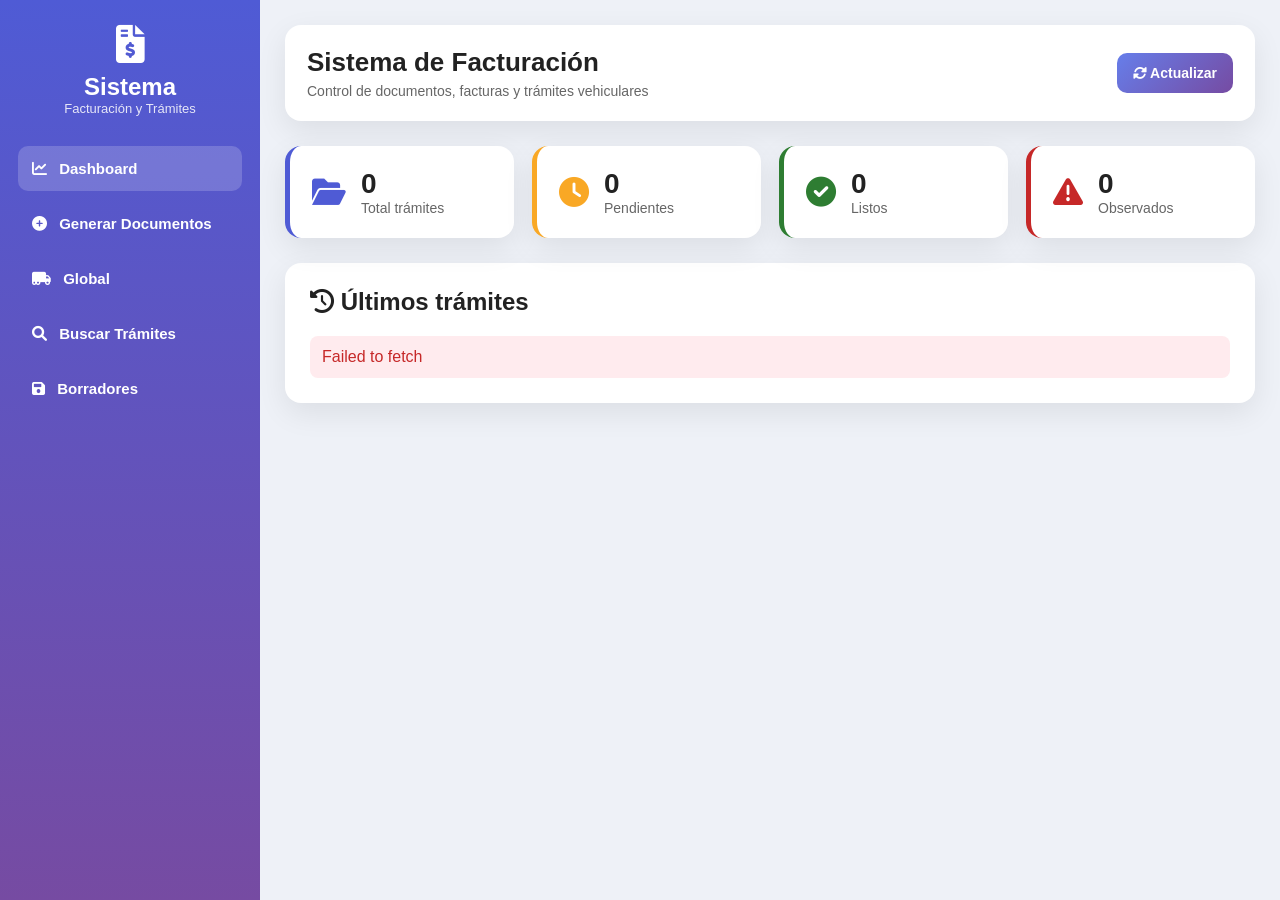
==== commit 1e9bcf46: "SECCION DE BORRADORES" ====
--- a/index.html
+++ b/index.html
@@ -34,7 +34,12 @@
     <button class="nav-btn" data-section="buscar">
       <i class="fas fa-search"></i> Buscar Trámites
     </button>
+
+    <button class="nav-btn" data-section="borradores">
+      <i class="fas fa-save"></i> Borradores
+    </button>
   </aside>
+
 
   <main class="main">
 
@@ -209,6 +214,10 @@
             <i class="fas fa-file-pdf"></i> Generar Documentos
           </button>
 
+          <button id="btnGuardarBorradorFactura" class="btn-secondary" type="button">
+            <i class="fas fa-save"></i> Guardar como borrador
+          </button>
+
           <div id="resultados" class="resultados"></div>
           <div id="error" class="error"></div>
 
@@ -471,12 +480,35 @@
             <i class="fas fa-file-pdf"></i> Generar Manifiesto Global
           </button>
 
+          <button id="btnGuardarBorradorGlobal" class="btn-secondary" type="button">
+           <i class="fas fa-save"></i> Guardar global como borrador
+          </button>
+
           <div id="resultadoGlobal" class="resultados"></div>
           <div id="errorGlobal" class="error"></div>
 
         </div>
       </div>
     </section>
+
+   <section id="section-borradores" class="page-section">
+     <div class="panel">
+        <h2><i class="fas fa-save"></i> Borradores guardados</h2>
+        <p class="muted">
+        Aquí aparecen los formularios incompletos guardados para continuar luego.
+      </p>
+
+    <div class="draft-top-actions">
+      <button id="btnActualizarBorradores" class="btn-small">
+        <i class="fas fa-sync-alt"></i> Actualizar borradores
+      </button>
+    </div>
+
+      <div id="listaBorradores" class="draft-list">
+        <p class="muted">Cargando borradores...</p>
+         </div>
+      </div>
+  </section>   
 
     <section id="section-buscar" class="page-section">
       <div class="panel">
--- a/styles.css
+++ b/styles.css
@@ -580,4 +580,75 @@
 .btn-delete:hover {
   background: #8e0000 !important;
   box-shadow: 0 5px 20px rgba(198, 40, 40, 0.35) !important;
+}
+.btn-secondary {
+  width: 100%;
+  margin-top: 12px;
+  padding: 14px;
+  background: #37474f !important;
+  color: white !important;
+  border: none;
+  border-radius: 10px;
+  font-weight: bold;
+  cursor: pointer;
+}
+
+.btn-secondary:hover {
+  background: #263238 !important;
+  box-shadow: 0 5px 20px rgba(55, 71, 79, 0.35) !important;
+}
+
+.draft-top-actions {
+  margin-top: 18px;
+  margin-bottom: 18px;
+}
+
+.draft-list {
+  margin-top: 20px;
+}
+
+.draft-card {
+  border: 1px solid #e7e7e7;
+  border-radius: 12px;
+  padding: 18px;
+  margin-bottom: 14px;
+  background: #fbfbfd;
+  display: flex;
+  justify-content: space-between;
+  gap: 15px;
+}
+
+.draft-card h3 {
+  margin-bottom: 6px;
+}
+
+.draft-card p {
+  margin: 3px 0;
+  color: #555;
+  font-size: 14px;
+}
+
+.draft-actions {
+  display: flex;
+  flex-wrap: wrap;
+  gap: 8px;
+  align-items: flex-start;
+}
+
+.draft-actions button {
+  padding: 9px 12px;
+}
+
+@media (max-width: 768px) {
+  .draft-card {
+    flex-direction: column;
+  }
+
+  .draft-actions {
+    flex-direction: column;
+  }
+
+  .draft-actions button {
+    width: 100%;
+  }
 }
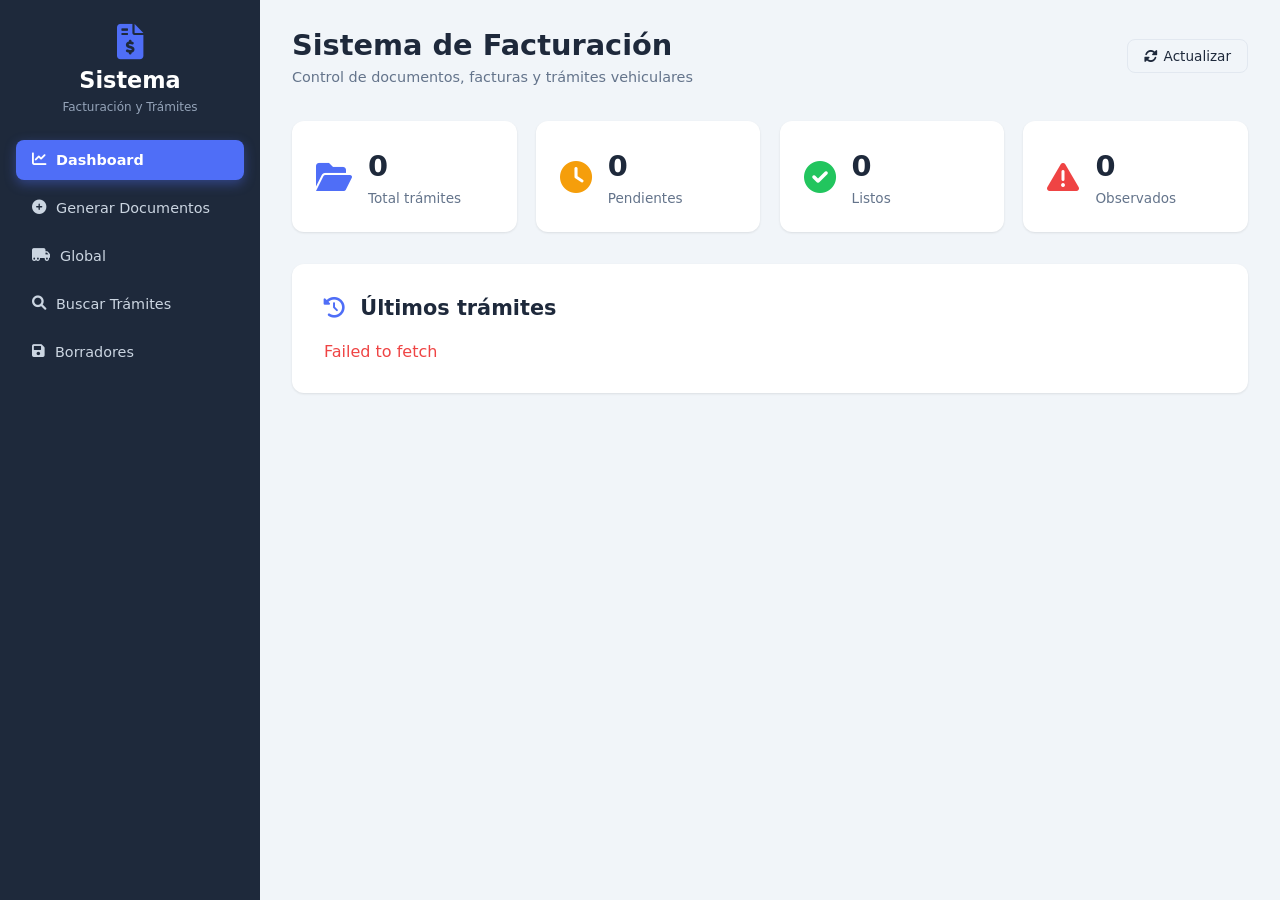
==== commit 268ce7ae: "rediseño de dashboard" ====
--- a/index.html
+++ b/index.html
@@ -10,6 +10,15 @@
 </head>
 <body>
 
+<!-- Loader Global Personalizado -->
+<div id="globalLoader" class="global-loader">
+  <div class="loader-spinner"></div>
+  <p>Procesando...</p>
+</div>
+
+<!-- Contenedor de notificaciones Toast -->
+<div id="toastContainer" class="toast-container"></div>
+
 <div class="app">
 
   <aside class="sidebar">
@@ -39,7 +48,6 @@
       <i class="fas fa-save"></i> Borradores
     </button>
   </aside>
-
 
   <main class="main">
 
@@ -92,7 +100,7 @@
       <div class="panel">
         <h2><i class="fas fa-history"></i> Últimos trámites</h2>
         <div id="ultimosTramites" class="tramites-list">
-          <p class="muted">Cargando información...</p>
+          <!-- Skeleton loader se insertará vía JS -->
         </div>
       </div>
     </section>
--- a/styles.css
+++ b/styles.css
@@ -1,654 +1,979 @@
-* {
+/* ===============================
+   VARIABLES Y RESET
+   =============================== */
+:root {
+  --primary: #4f6ef7;
+  --primary-hover: #3b54d4;
+  --success: #22c55e;
+  --success-bg: #dcfce7;
+  --warning: #f59e0b;
+  --warning-bg: #fef9c3;
+  --danger: #ef4444;
+  --danger-bg: #fee2e2;
+  --bg: #f1f5f9;
+  --sidebar-bg: #1e293b;
+  --card-bg: #ffffff;
+  --text: #1e293b;
+  --muted: #64748b;
+  --border: #e2e8f0;
+  --radius: 12px;
+  --shadow: 0 1px 3px rgba(0,0,0,0.06), 0 1px 2px rgba(0,0,0,0.04);
+  --shadow-lg: 0 10px 25px rgba(0,0,0,0.08);
+  --transition: 0.2s cubic-bezier(0.4, 0, 0.2, 1);
+}
+
+*, *::before, *::after {
+  box-sizing: border-box;
   margin: 0;
   padding: 0;
-  box-sizing: border-box;
 }
 
 body {
-  font-family: "Segoe UI", Tahoma, Geneva, Verdana, sans-serif;
-  background: #eef1f7;
+  font-family: 'Inter', 'Segoe UI', system-ui, -apple-system, sans-serif;
+  background: var(--bg);
+  color: var(--text);
+  line-height: 1.5;
   min-height: 100vh;
-  color: #222;
-}
-
+}
+
+/* ===============================
+   GLOBAL LOADER
+   =============================== */
+.global-loader {
+  position: fixed;
+  inset: 0;
+  background: rgba(255,255,255,0.85);
+  backdrop-filter: blur(4px);
+  display: flex;
+  flex-direction: column;
+  align-items: center;
+  justify-content: center;
+  z-index: 9999;
+  opacity: 0;
+  visibility: hidden;
+  transition: opacity 0.3s, visibility 0.3s;
+}
+
+.global-loader.show {
+  opacity: 1;
+  visibility: visible;
+}
+
+.global-loader p {
+  margin-top: 1rem;
+  color: var(--primary);
+  font-weight: 500;
+  animation: pulse 1.5s infinite;
+}
+
+.loader-spinner {
+  width: 48px;
+  height: 48px;
+  border: 4px solid var(--border);
+  border-top-color: var(--primary);
+  border-radius: 50%;
+  animation: spin 0.8s linear infinite;
+}
+
+@keyframes spin {
+  to { transform: rotate(360deg); }
+}
+
+@keyframes pulse {
+  0%, 100% { opacity: 1; }
+  50% { opacity: 0.4; }
+}
+
+/* ===============================
+   TOAST NOTIFICATIONS
+   =============================== */
+.toast-container {
+  position: fixed;
+  top: 20px;
+  right: 20px;
+  z-index: 10000;
+  display: flex;
+  flex-direction: column;
+  gap: 10px;
+}
+
+.toast {
+  background: var(--card-bg);
+  border-left: 4px solid var(--primary);
+  padding: 14px 20px;
+  border-radius: var(--radius);
+  box-shadow: var(--shadow-lg);
+  display: flex;
+  align-items: center;
+  gap: 10px;
+  min-width: 280px;
+  animation: slideInToast 0.4s cubic-bezier(0.16, 1, 0.3, 1);
+  transition: transform 0.3s, opacity 0.3s;
+}
+
+.toast.success { border-left-color: var(--success); }
+.toast.error   { border-left-color: var(--danger); }
+.toast.warning { border-left-color: var(--warning); }
+
+.toast.removing {
+  transform: translateX(120%);
+  opacity: 0;
+}
+
+.toast i {
+  font-size: 1.2rem;
+}
+
+.toast.success i { color: var(--success); }
+.toast.error i   { color: var(--danger); }
+.toast.warning i { color: var(--warning); }
+
+@keyframes slideInToast {
+  from {
+    transform: translateX(120%);
+    opacity: 0;
+  }
+  to {
+    transform: translateX(0);
+    opacity: 1;
+  }
+}
+
+/* ===============================
+   SKELETON LOADERS
+   =============================== */
+.skeleton {
+  background: linear-gradient(90deg, #e2e8f0 25%, #f1f5f9 50%, #e2e8f0 75%);
+  background-size: 200% 100%;
+  animation: shimmer 1.4s infinite;
+  border-radius: 8px;
+}
+
+.skeleton-card {
+  display: flex;
+  align-items: center;
+  gap: 16px;
+  padding: 16px;
+  background: var(--card-bg);
+  border-radius: var(--radius);
+  margin-bottom: 10px;
+  box-shadow: var(--shadow);
+}
+
+.skeleton-avatar {
+  width: 44px;
+  height: 44px;
+  border-radius: 50%;
+}
+
+.skeleton-lines {
+  flex: 1;
+  display: flex;
+  flex-direction: column;
+  gap: 8px;
+}
+
+.skeleton-line {
+  height: 14px;
+  border-radius: 6px;
+}
+
+.skeleton-line.short { width: 60%; }
+.skeleton-line.medium { width: 80%; }
+.skeleton-line.long { width: 100%; }
+
+@keyframes shimmer {
+  0% { background-position: -200% 0; }
+  100% { background-position: 200% 0; }
+}
+
+/* ===============================
+   APP LAYOUT
+   =============================== */
 .app {
   display: flex;
   min-height: 100vh;
 }
 
+/* ===============================
+   SIDEBAR
+   =============================== */
 .sidebar {
   width: 260px;
-  background: linear-gradient(180deg, #4f5bd5 0%, #764ba2 100%);
-  color: white;
-  padding: 25px 18px;
+  background: var(--sidebar-bg);
+  color: #fff;
+  padding: 1.5rem 1rem;
+  display: flex;
+  flex-direction: column;
+  gap: 0.5rem;
   position: fixed;
+  top: 0;
   left: 0;
-  top: 0;
   bottom: 0;
+  z-index: 100;
+  transition: transform var(--transition);
 }
 
 .brand {
-  margin-bottom: 30px;
   text-align: center;
+  margin-bottom: 1rem;
 }
 
 .brand i {
-  font-size: 38px;
-  margin-bottom: 10px;
+  font-size: 2.2rem;
+  color: var(--primary);
+  margin-bottom: 0.3rem;
 }
 
 .brand h2 {
-  font-size: 24px;
+  font-size: 1.4rem;
+  font-weight: 700;
 }
 
 .brand p {
-  font-size: 13px;
-  opacity: 0.85;
+  font-size: 0.75rem;
+  color: #94a3b8;
 }
 
 .nav-btn {
   width: 100%;
-  padding: 14px;
-  margin-bottom: 10px;
+  padding: 12px 16px;
   background: transparent;
   border: none;
-  color: white;
+  color: #cbd5e1;
   text-align: left;
-  border-radius: 10px;
+  font-size: 0.9rem;
+  border-radius: 8px;
   cursor: pointer;
-  font-size: 15px;
-  transition: background 0.2s;
-}
-
-.nav-btn i {
-  margin-right: 8px;
-}
-
-.nav-btn:hover,
+  transition: all var(--transition);
+  display: flex;
+  align-items: center;
+  gap: 10px;
+  position: relative;
+  overflow: hidden;
+}
+
+.nav-btn:hover {
+  background: rgba(255,255,255,0.08);
+  color: #fff;
+  transform: translateX(4px);
+}
+
 .nav-btn.active {
-  background: rgba(255, 255, 255, 0.18);
-}
-
+  background: var(--primary);
+  color: #fff;
+  font-weight: 600;
+  box-shadow: 0 4px 12px rgba(79, 110, 247, 0.4);
+}
+
+.nav-btn::after {
+  content: '';
+  position: absolute;
+  inset: 0;
+  background: radial-gradient(circle at center, rgba(255,255,255,0.3) 0%, transparent 70%);
+  opacity: 0;
+  transition: opacity 0.4s;
+}
+
+.nav-btn:active::after {
+  opacity: 1;
+  transition: opacity 0s;
+}
+
+/* ===============================
+   MAIN
+   =============================== */
 .main {
   flex: 1;
   margin-left: 260px;
-  padding: 25px;
-}
-
+  padding: 1.5rem 2rem 3rem;
+  transition: margin-left var(--transition);
+}
+
+/* ===============================
+   TOPBAR
+   =============================== */
 .topbar {
-  background: white;
-  border-radius: 16px;
-  padding: 22px;
-  margin-bottom: 25px;
-  box-shadow: 0 10px 30px rgba(0,0,0,0.08);
   display: flex;
   justify-content: space-between;
   align-items: center;
+  margin-bottom: 2rem;
+  animation: fadeInDown 0.5s ease;
 }
 
 .topbar h1 {
-  font-size: 26px;
-  margin-bottom: 5px;
-}
-
-.topbar p,
-.muted {
-  color: #666;
-  font-size: 14px;
-}
-
+  font-size: 1.8rem;
+  font-weight: 700;
+}
+
+.topbar p {
+  color: var(--muted);
+  font-size: 0.9rem;
+}
+
+@keyframes fadeInDown {
+  from {
+    opacity: 0;
+    transform: translateY(-10px);
+  }
+  to {
+    opacity: 1;
+    transform: translateY(0);
+  }
+}
+
+/* ===============================
+   PAGE SECTIONS (transiciones)
+   =============================== */
 .page-section {
   display: none;
+  opacity: 0;
+  transform: translateY(12px);
+  transition: opacity 0.35s ease, transform 0.35s ease;
 }
 
 .page-section.active {
   display: block;
-}
-
+  opacity: 1;
+  transform: translateY(0);
+  animation: sectionEnter 0.4s ease;
+}
+
+@keyframes sectionEnter {
+  from {
+    opacity: 0;
+    transform: translateY(16px);
+  }
+  to {
+    opacity: 1;
+    transform: translateY(0);
+  }
+}
+
+/* ===============================
+   CARDS
+   =============================== */
 .cards {
   display: grid;
-  grid-template-columns: repeat(4, 1fr);
-  gap: 18px;
-  margin-bottom: 25px;
+  grid-template-columns: repeat(auto-fit, minmax(200px, 1fr));
+  gap: 1.2rem;
+  margin-bottom: 2rem;
 }
 
 .card {
-  background: white;
-  padding: 22px;
-  border-radius: 16px;
-  box-shadow: 0 10px 30px rgba(0,0,0,0.08);
-  display: flex;
-  align-items: center;
-  gap: 15px;
-  border-left: 5px solid #4f5bd5;
+  background: var(--card-bg);
+  padding: 1.5rem;
+  border-radius: var(--radius);
+  box-shadow: var(--shadow);
+  display: flex;
+  align-items: center;
+  gap: 1rem;
+  transition: all var(--transition);
+  cursor: default;
+  animation: cardPop 0.5s ease backwards;
+}
+
+.card:nth-child(1) { animation-delay: 0.05s; }
+.card:nth-child(2) { animation-delay: 0.12s; }
+.card:nth-child(3) { animation-delay: 0.19s; }
+.card:nth-child(4) { animation-delay: 0.26s; }
+
+@keyframes cardPop {
+  from {
+    opacity: 0;
+    transform: scale(0.92);
+  }
+  to {
+    opacity: 1;
+    transform: scale(1);
+  }
+}
+
+.card:hover {
+  transform: translateY(-3px);
+  box-shadow: var(--shadow-lg);
 }
 
 .card i {
-  font-size: 30px;
-  color: #4f5bd5;
-}
+  font-size: 2rem;
+  color: var(--primary);
+  transition: transform var(--transition);
+}
+
+.card:hover i {
+  transform: scale(1.15);
+}
+
+.card.warning i { color: var(--warning); }
+.card.success i { color: var(--success); }
+.card.danger i  { color: var(--danger); }
 
 .card h3 {
-  font-size: 28px;
+  font-size: 1.8rem;
+  font-weight: 700;
 }
 
 .card p {
-  color: #666;
-  font-size: 14px;
-}
-
-.card.warning {
-  border-left-color: #f9a825;
-}
-
-.card.warning i {
-  color: #f9a825;
-}
-
-.card.success {
-  border-left-color: #2e7d32;
-}
-
-.card.success i {
-  color: #2e7d32;
-}
-
-.card.danger {
-  border-left-color: #c62828;
-}
-
-.card.danger i {
-  color: #c62828;
-}
-
+  color: var(--muted);
+  font-size: 0.85rem;
+}
+
+/* ===============================
+   PANELS
+   =============================== */
 .panel {
-  background: white;
-  border-radius: 16px;
-  padding: 25px;
-  box-shadow: 0 10px 30px rgba(0,0,0,0.08);
-  margin-bottom: 25px;
+  background: var(--card-bg);
+  border-radius: var(--radius);
+  padding: 1.8rem 2rem;
+  box-shadow: var(--shadow);
+  margin-bottom: 1.5rem;
+  animation: fadeInUp 0.4s ease;
+}
+
+@keyframes fadeInUp {
+  from { opacity: 0; transform: translateY(10px); }
+  to   { opacity: 1; transform: translateY(0); }
 }
 
 .panel h2 {
-  margin-bottom: 8px;
-}
-
+  font-size: 1.3rem;
+  margin-bottom: 0.8rem;
+}
+
+.panel h2 i {
+  margin-right: 8px;
+  color: var(--primary);
+}
+
+.muted {
+  color: var(--muted);
+  font-size: 0.9rem;
+}
+
+/* ===============================
+   FORM STYLES
+   =============================== */
 .form-content {
-  margin-top: 20px;
+  margin-top: 1rem;
 }
 
 .section {
-  margin-bottom: 25px;
-  padding: 20px;
-  background: #f8f9fa;
-  border-radius: 12px;
-  border-left: 4px solid #667eea;
+  margin-bottom: 1.8rem;
 }
 
 .section h3 {
-  margin-bottom: 18px;
-  font-size: 18px;
+  font-size: 1rem;
+  font-weight: 600;
+  margin-bottom: 1rem;
+  color: var(--text);
+  border-bottom: 2px solid var(--border);
+  padding-bottom: 0.5rem;
 }
 
 .section h3 i {
-  color: #667eea;
-  margin-right: 8px;
+  color: var(--primary);
+  margin-right: 6px;
 }
 
 .row {
   display: grid;
-  grid-template-columns: 1fr 1fr;
-  gap: 15px;
+  grid-template-columns: repeat(auto-fit, minmax(200px, 1fr));
+  gap: 1rem;
 }
 
 .form-group {
-  margin-bottom: 15px;
-}
-
-label {
-  display: block;
-  margin-bottom: 6px;
-  color: #444;
+  display: flex;
+  flex-direction: column;
+  gap: 0.4rem;
+}
+
+.form-group label {
+  font-size: 0.85rem;
+  font-weight: 500;
+  color: var(--text);
+}
+
+.form-group label i {
+  width: 16px;
+  color: var(--muted);
+  margin-right: 4px;
+}
+
+.form-group input,
+.form-group select {
+  padding: 10px 14px;
+  border: 2px solid var(--border);
+  border-radius: 8px;
+  font-size: 0.9rem;
+  transition: all var(--transition);
+  background: #fafbfc;
+  outline: none;
+}
+
+.form-group input:focus,
+.form-group select:focus {
+  border-color: var(--primary);
+  background: #fff;
+  box-shadow: 0 0 0 4px rgba(79, 110, 247, 0.1);
+}
+
+/* ===============================
+   BUTTONS
+   =============================== */
+button {
+  cursor: pointer;
+  font-family: inherit;
+  transition: all var(--transition);
+}
+
+.btn-small {
+  padding: 8px 16px;
+  background: var(--bg);
+  border: 1px solid var(--border);
+  border-radius: 8px;
+  font-size: 0.85rem;
+  color: var(--text);
+  display: inline-flex;
+  align-items: center;
+  gap: 6px;
+}
+
+.btn-small:hover {
+  background: #e2e8f0;
+  transform: translateY(-1px);
+}
+
+#btnGenerar,
+#btnGenerarGlobal {
+  width: 100%;
+  padding: 14px 24px;
+  background: var(--primary);
+  color: #fff;
+  border: none;
+  border-radius: var(--radius);
+  font-size: 1rem;
   font-weight: 600;
-  font-size: 14px;
-}
-
-label i {
-  width: 20px;
-  color: #667eea;
-  margin-right: 5px;
-}
-
-input,
-select {
+  margin-top: 1rem;
+  display: flex;
+  align-items: center;
+  justify-content: center;
+  gap: 8px;
+  box-shadow: 0 4px 14px rgba(79, 110, 247, 0.3);
+  position: relative;
+  overflow: hidden;
+}
+
+#btnGenerar:hover,
+#btnGenerarGlobal:hover {
+  background: var(--primary-hover);
+  transform: translateY(-2px);
+  box-shadow: 0 6px 20px rgba(79, 110, 247, 0.4);
+}
+
+#btnGenerar:active,
+#btnGenerarGlobal:active {
+  transform: translateY(0);
+}
+
+#btnGenerar:disabled,
+#btnGenerarGlobal:disabled {
+  opacity: 0.7;
+  cursor: not-allowed;
+  transform: none;
+}
+
+.btn-secondary {
   width: 100%;
-  padding: 11px;
-  border: 2px solid #e0e0e0;
-  border-radius: 9px;
-  font-size: 14px;
-  transition: all 0.3s;
-  background: white;
-}
-
-input:focus,
-select:focus {
-  outline: none;
-  border-color: #667eea;
-  box-shadow: 0 0 5px rgba(102, 126, 234, 0.3);
-}
-
-button,
-.btn-small,
+  padding: 12px 20px;
+  background: transparent;
+  color: var(--primary);
+  border: 2px solid var(--primary);
+  border-radius: var(--radius);
+  font-size: 0.95rem;
+  font-weight: 500;
+  margin-top: 0.5rem;
+  display: flex;
+  align-items: center;
+  justify-content: center;
+  gap: 8px;
+}
+
+.btn-secondary:hover {
+  background: rgba(79, 110, 247, 0.06);
+}
+
 .btn-search {
-  padding: 12px 16px;
-  background: linear-gradient(135deg, #667eea 0%, #764ba2 100%);
-  color: white;
+  padding: 10px 20px;
+  background: var(--primary);
+  color: #fff;
   border: none;
-  border-radius: 10px;
-  font-weight: bold;
-  cursor: pointer;
-  transition: transform 0.2s, box-shadow 0.2s;
-}
-
-#btnGenerar {
-  width: 100%;
-  padding: 15px;
-  font-size: 16px;
-}
-
-button:hover:not(:disabled),
-.btn-small:hover,
+  border-radius: 8px;
+  font-size: 0.9rem;
+  display: flex;
+  align-items: center;
+  gap: 6px;
+  white-space: nowrap;
+}
+
 .btn-search:hover {
-  transform: translateY(-2px);
-  box-shadow: 0 5px 20px rgba(102, 126, 234, 0.35);
-}
-
-button:disabled {
-  opacity: 0.6;
-  cursor: not-allowed;
-}
-
-.btn-small {
-  width: auto;
-  font-size: 14px;
-}
-
-.search-box {
-  margin-top: 20px;
-  display: flex;
-  gap: 10px;
-}
-
-.search-box input {
-  flex: 1;
-}
-
-.tramites-list {
-  margin-top: 20px;
-}
-
-.tramite-card {
-  border: 1px solid #e7e7e7;
-  border-radius: 12px;
-  padding: 18px;
-  margin-bottom: 14px;
-  background: #fbfbfd;
-}
-
-.tramite-main {
-  display: flex;
-  justify-content: space-between;
-  gap: 20px;
-}
-
-.tramite-main h3 {
-  font-size: 20px;
-  margin-bottom: 5px;
-}
-
-.tramite-main p {
-  margin: 3px 0;
-  color: #555;
-  font-size: 14px;
-}
-
-.badge {
-  display: inline-block;
-  padding: 8px 12px;
-  border-radius: 999px;
-  font-size: 12px;
-  font-weight: bold;
-  height: fit-content;
-}
-
-.badge.warning {
-  background: #fff8e1;
-  color: #f57f17;
-}
-
-.badge.success {
-  background: #e8f5e9;
-  color: #2e7d32;
-}
-
-.badge.danger {
-  background: #ffebee;
-  color: #c62828;
-}
-
-.tramite-actions,
-.link-group {
-  margin-top: 14px;
-  display: flex;
-  flex-wrap: wrap;
-  gap: 8px;
-}
-
-.tramite-actions a,
-.tramite-actions button,
-.link-group a {
-  display: inline-block;
-  padding: 8px 12px;
-  background: #2e7d32;
-  color: white;
-  text-decoration: none;
-  border-radius: 8px;
-  border: none;
-  font-size: 13px;
-  cursor: pointer;
-}
-
-.tramite-actions button {
-  background: #4f5bd5;
-}
-
-.detalle-header {
-  display: flex;
-  justify-content: space-between;
-  gap: 15px;
-  margin-bottom: 15px;
-}
-
-.detalle-header h2 {
-  margin-bottom: 8px;
-}
-
-hr {
-  border: none;
-  border-top: 1px solid #eee;
-  margin: 22px 0;
-}
-
-.docs-list {
-  margin-top: 15px;
-}
-
-.doc-item {
-  display: flex;
-  justify-content: space-between;
-  gap: 15px;
-  padding: 15px;
-  border: 1px solid #ececec;
-  border-radius: 10px;
-  margin-bottom: 10px;
-  background: #fafafa;
-}
-
-.doc-item h4 {
-  margin-bottom: 5px;
-}
-
-.doc-item p {
-  color: #666;
-  font-size: 13px;
-}
-
-.doc-actions {
-  min-width: 230px;
-  display: flex;
-  gap: 8px;
-  align-items: center;
-}
-
-.doc-actions select {
-  width: 130px;
-}
-
-.doc-actions button {
-  padding: 10px 12px;
-}
-
-.add-doc {
-  margin-top: 25px;
-  padding: 18px;
-  background: #f8f9fa;
-  border-radius: 12px;
-}
-
-.resultados {
-  margin-top: 25px;
-  padding: 20px;
-  background: #e8f5e9;
-  border-radius: 10px;
-  display: none;
-}
-
-.resultados.show {
-  display: block;
-}
-
-.error {
-  margin-top: 20px;
-  padding: 15px;
-  background: #ffebee;
-  color: #c62828;
-  border-radius: 10px;
-  display: none;
-}
-
-.error.show {
-  display: block;
-}
-
-.error-inline {
-  color: #c62828;
-  background: #ffebee;
-  padding: 12px;
-  border-radius: 8px;
-}
-
+  background: var(--primary-hover);
+}
+
+.btn-delete {
+  background: transparent;
+  color: var(--danger);
+  border: 1px solid var(--danger);
+  padding: 6px 12px;
+  border-radius: 6px;
+  font-size: 0.8rem;
+  display: inline-flex;
+  align-items: center;
+  gap: 4px;
+}
+
+.btn-delete:hover {
+  background: var(--danger-bg);
+}
+
+/* Spinner en botón */
 .spinner {
   display: inline-block;
   width: 18px;
   height: 18px;
-  border: 2px solid rgba(255, 255, 255, 0.3);
+  border: 2px solid rgba(255,255,255,0.4);
+  border-top-color: #fff;
   border-radius: 50%;
-  border-top-color: white;
-  animation: spin 0.6s linear infinite;
-  margin-right: 8px;
-}
-
-@keyframes spin {
-  to {
-    transform: rotate(360deg);
-  }
-}
-
-@media (max-width: 1000px) {
+  animation: spin 0.7s linear infinite;
+}
+
+/* ===============================
+   TRAMITES LIST / CARDS
+   =============================== */
+.tramites-list {
+  margin-top: 1rem;
+}
+
+.tramite-card {
+  background: var(--card-bg);
+  border: 1px solid var(--border);
+  border-radius: var(--radius);
+  padding: 1rem 1.2rem;
+  margin-bottom: 0.8rem;
+  transition: all var(--transition);
+  animation: fadeInUp 0.3s ease backwards;
+}
+
+.tramite-card:hover {
+  border-color: var(--primary);
+  box-shadow: var(--shadow-lg);
+  transform: translateY(-2px);
+}
+
+.tramite-main {
+  display: flex;
+  justify-content: space-between;
+  align-items: flex-start;
+  flex-wrap: wrap;
+  gap: 1rem;
+}
+
+.tramite-main h3 {
+  font-size: 1rem;
+  margin-bottom: 0.3rem;
+}
+
+.tramite-main p {
+  font-size: 0.85rem;
+  color: var(--muted);
+}
+
+.tramite-actions {
+  display: flex;
+  gap: 8px;
+  margin-top: 0.8rem;
+  flex-wrap: wrap;
+}
+
+.tramite-actions button,
+.tramite-actions a {
+  padding: 6px 14px;
+  border-radius: 6px;
+  font-size: 0.8rem;
+  border: 1px solid var(--border);
+  background: var(--bg);
+  color: var(--text);
+  text-decoration: none;
+  display: inline-flex;
+  align-items: center;
+  gap: 4px;
+  transition: all var(--transition);
+}
+
+.tramite-actions button:hover,
+.tramite-actions a:hover {
+  background: #e2e8f0;
+}
+
+.badge {
+  padding: 6px 14px;
+  border-radius: 50px;
+  font-size: 0.75rem;
+  font-weight: 600;
+  text-transform: uppercase;
+  letter-spacing: 0.3px;
+}
+
+.badge.success { background: var(--success-bg); color: var(--success); }
+.badge.warning { background: var(--warning-bg); color: var(--warning); }
+.badge.danger  { background: var(--danger-bg); color: var(--danger); }
+
+/* ===============================
+   RESULTADOS / ERROR
+   =============================== */
+.resultados {
+  margin-top: 1.2rem;
+  padding: 1rem;
+  background: var(--success-bg);
+  border-radius: var(--radius);
+  display: none;
+  animation: fadeInUp 0.4s ease;
+}
+
+.resultados.show {
+  display: block;
+}
+
+.resultados h3 {
+  color: var(--success);
+  margin-bottom: 0.5rem;
+}
+
+.link-group {
+  display: flex;
+  gap: 10px;
+  flex-wrap: wrap;
+  margin-top: 0.8rem;
+}
+
+.link-group a {
+  padding: 8px 16px;
+  background: var(--primary);
+  color: #fff;
+  border-radius: 6px;
+  text-decoration: none;
+  font-size: 0.85rem;
+  display: flex;
+  align-items: center;
+  gap: 6px;
+  transition: all var(--transition);
+}
+
+.link-group a:hover {
+  background: var(--primary-hover);
+  transform: translateY(-1px);
+}
+
+.error {
+  margin-top: 1rem;
+  padding: 1rem;
+  background: var(--danger-bg);
+  color: var(--danger);
+  border-radius: var(--radius);
+  display: none;
+  animation: shake 0.5s ease;
+}
+
+.error.show {
+  display: block;
+}
+
+@keyframes shake {
+  0%, 100% { transform: translateX(0); }
+  20% { transform: translateX(-6px); }
+  40% { transform: translateX(6px); }
+  60% { transform: translateX(-4px); }
+  80% { transform: translateX(4px); }
+}
+
+.error-inline {
+  color: var(--danger);
+  font-weight: 500;
+}
+
+/* ===============================
+   SEARCH BOX
+   =============================== */
+.search-box {
+  display: flex;
+  gap: 10px;
+  margin: 1rem 0 1.5rem;
+}
+
+.search-box input {
+  flex: 1;
+  padding: 10px 16px;
+  border: 2px solid var(--border);
+  border-radius: 8px;
+  font-size: 0.9rem;
+  transition: all var(--transition);
+  outline: none;
+}
+
+.search-box input:focus {
+  border-color: var(--primary);
+  box-shadow: 0 0 0 4px rgba(79, 110, 247, 0.1);
+}
+
+/* ===============================
+   MANUAL GLOBAL
+   =============================== */
+.manual-global-box {
+  margin: 1rem 0;
+}
+
+.manual-content {
+  margin-top: 0.8rem;
+  padding: 1rem;
+  background: #f8fafc;
+  border-radius: var(--radius);
+  border: 1px dashed var(--border);
+  transition: all 0.3s ease;
+}
+
+.manual-content.hidden {
+  display: none;
+}
+
+.manual-content h4 {
+  margin-bottom: 0.8rem;
+  color: var(--primary);
+}
+
+/* ===============================
+   DETALLE
+   =============================== */
+.detalle-header {
+  display: flex;
+  justify-content: space-between;
+  align-items: flex-start;
+  flex-wrap: wrap;
+  gap: 1rem;
+  margin-bottom: 1.2rem;
+}
+
+.docs-list {
+  margin: 1rem 0;
+}
+
+.doc-item {
+  display: flex;
+  justify-content: space-between;
+  align-items: center;
+  padding: 0.8rem;
+  border: 1px solid var(--border);
+  border-radius: 8px;
+  margin-bottom: 0.5rem;
+  transition: all var(--transition);
+}
+
+.doc-item:hover {
+  border-color: var(--primary);
+}
+
+.doc-actions {
+  display: flex;
+  gap: 8px;
+  align-items: center;
+}
+
+.doc-actions select {
+  padding: 6px 10px;
+  border-radius: 6px;
+  border: 1px solid var(--border);
+  font-size: 0.8rem;
+}
+
+.add-doc {
+  margin-top: 1.5rem;
+}
+
+/* ===============================
+   BORRADORES
+   =============================== */
+.draft-top-actions {
+  margin-bottom: 1rem;
+}
+
+.draft-list {
+  margin-top: 1rem;
+}
+
+.draft-card {
+  background: var(--card-bg);
+  border: 1px solid var(--border);
+  border-radius: var(--radius);
+  padding: 1rem 1.2rem;
+  margin-bottom: 0.8rem;
+  display: flex;
+  justify-content: space-between;
+  align-items: center;
+  flex-wrap: wrap;
+  gap: 1rem;
+  transition: all var(--transition);
+  animation: fadeInUp 0.3s ease backwards;
+}
+
+.draft-card:hover {
+  border-color: var(--primary);
+  box-shadow: var(--shadow-lg);
+}
+
+.draft-actions {
+  display: flex;
+  gap: 8px;
+}
+
+.draft-actions button {
+  padding: 6px 14px;
+  border-radius: 6px;
+  font-size: 0.8rem;
+  border: 1px solid var(--border);
+  background: var(--bg);
+  cursor: pointer;
+  transition: all var(--transition);
+}
+
+.draft-actions button:hover {
+  background: #e2e8f0;
+}
+
+/* ===============================
+   RESPONSIVE
+   =============================== */
+@media (max-width: 768px) {
+  .sidebar {
+    transform: translateX(-100%);
+  }
+
+  .sidebar.open {
+    transform: translateX(0);
+  }
+
+  .main {
+    margin-left: 0;
+  }
+
   .cards {
     grid-template-columns: 1fr 1fr;
   }
 
-  .sidebar {
-    width: 220px;
-  }
-
-  .main {
-    margin-left: 220px;
-  }
-}
-
-@media (max-width: 768px) {
-  .app {
-    display: block;
-  }
-
-  .sidebar {
-    position: static;
-    width: 100%;
-    min-height: auto;
-  }
-
-  .main {
-    margin-left: 0;
-    padding: 15px;
-  }
-
-  .topbar {
-    display: block;
-  }
-
-  .topbar .btn-small {
-    margin-top: 15px;
-  }
-
-  .cards {
-    grid-template-columns: 1fr;
-  }
-
   .row {
     grid-template-columns: 1fr;
   }
 
-  .search-box {
+  .topbar {
     flex-direction: column;
-  }
-
-  .tramite-main,
-  .detalle-header,
-  .doc-item {
-    flex-direction: column;
-  }
-
-  .doc-actions {
-    min-width: auto;
-    width: 100%;
-    flex-direction: column;
-    align-items: stretch;
-  }
-
-  .doc-actions select {
-    width: 100%;
-  }
-}
-
-.btn-delete {
-  background: #c62828 !important;
-  color: white !important;
-}
-
-.btn-delete:hover {
-  background: #8e0000 !important;
-  box-shadow: 0 5px 20px rgba(198, 40, 40, 0.35) !important;
-}
-.hidden {
-  display: none !important;
-}
-
-.manual-global-box {
-  margin-top: 15px;
-  padding: 15px;
-  background: #f3f5ff;
-  border: 1px solid #d9defc;
-  border-radius: 12px;
-}
-
-.manual-global-box h4 {
-  margin: 15px 0;
-  color: #333;
-}
-
-.manual-content {
-  margin-top: 15px;
-}
-
-.btn-delete {
-  background: #c62828 !important;
-  color: white !important;
-}
-
-.btn-delete:hover {
-  background: #8e0000 !important;
-  box-shadow: 0 5px 20px rgba(198, 40, 40, 0.35) !important;
-}
-.btn-secondary {
-  width: 100%;
-  margin-top: 12px;
-  padding: 14px;
-  background: #37474f !important;
-  color: white !important;
-  border: none;
-  border-radius: 10px;
-  font-weight: bold;
-  cursor: pointer;
-}
-
-.btn-secondary:hover {
-  background: #263238 !important;
-  box-shadow: 0 5px 20px rgba(55, 71, 79, 0.35) !important;
-}
-
-.draft-top-actions {
-  margin-top: 18px;
-  margin-bottom: 18px;
-}
-
-.draft-list {
-  margin-top: 20px;
-}
-
-.draft-card {
-  border: 1px solid #e7e7e7;
-  border-radius: 12px;
-  padding: 18px;
-  margin-bottom: 14px;
-  background: #fbfbfd;
-  display: flex;
-  justify-content: space-between;
-  gap: 15px;
-}
-
-.draft-card h3 {
-  margin-bottom: 6px;
-}
-
-.draft-card p {
-  margin: 3px 0;
-  color: #555;
-  font-size: 14px;
-}
-
-.draft-actions {
-  display: flex;
-  flex-wrap: wrap;
-  gap: 8px;
-  align-items: flex-start;
-}
-
-.draft-actions button {
-  padding: 9px 12px;
-}
-
-@media (max-width: 768px) {
-  .draft-card {
-    flex-direction: column;
-  }
-
-  .draft-actions {
-    flex-direction: column;
-  }
-
-  .draft-actions button {
-    width: 100%;
+    gap: 0.8rem;
+    align-items: flex-start;
   }
 }
